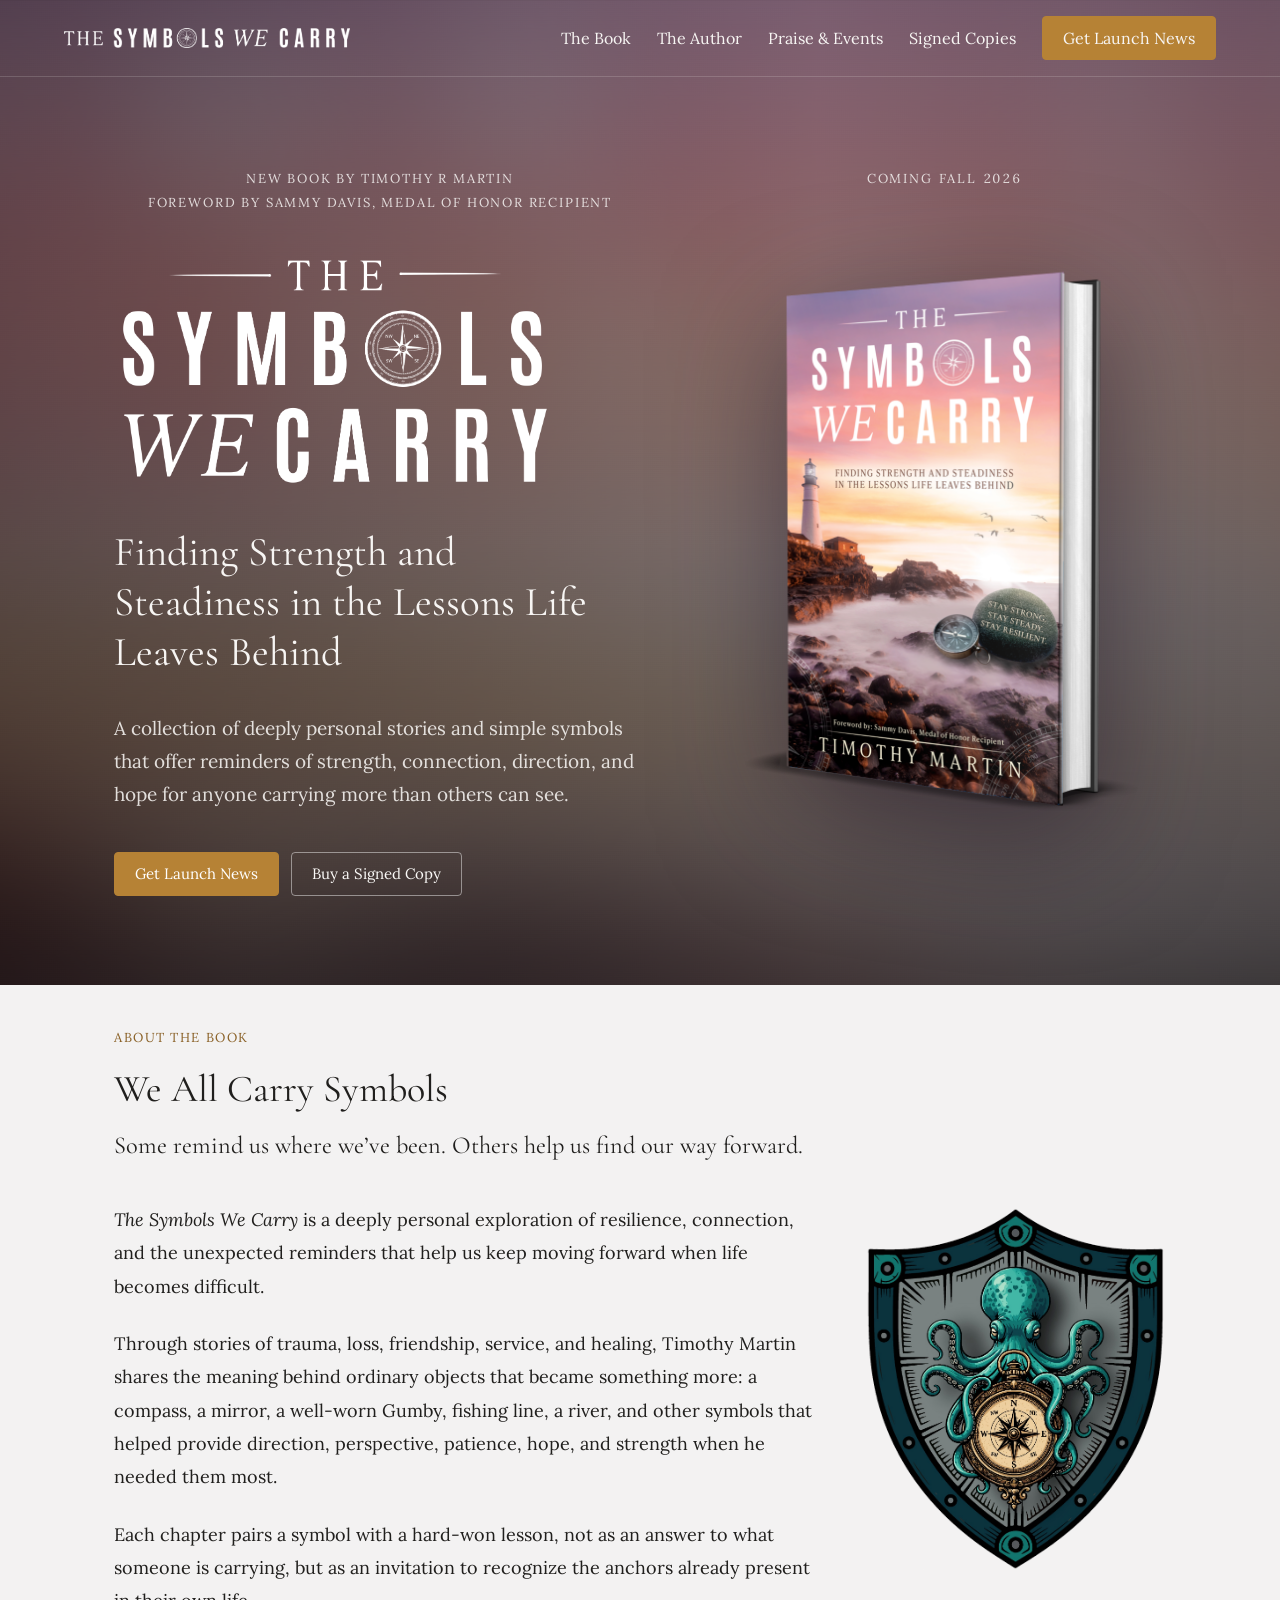
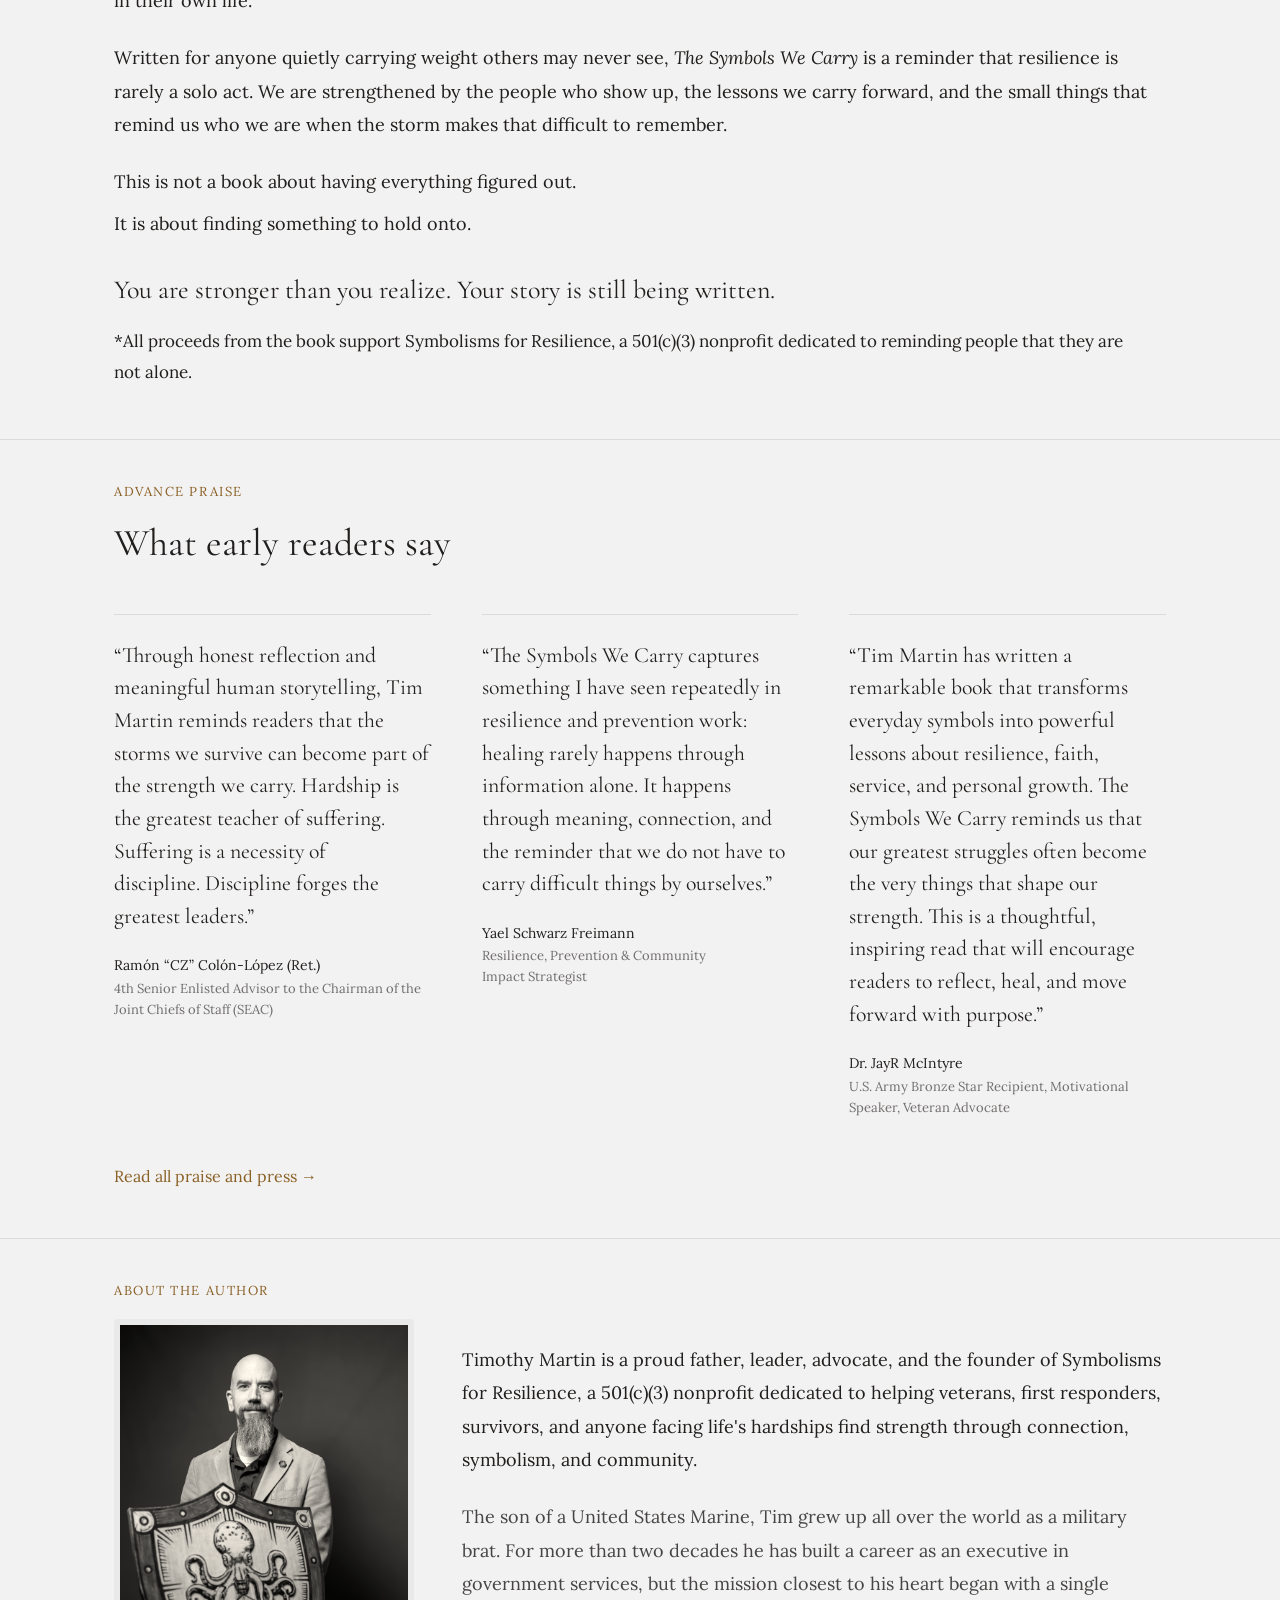
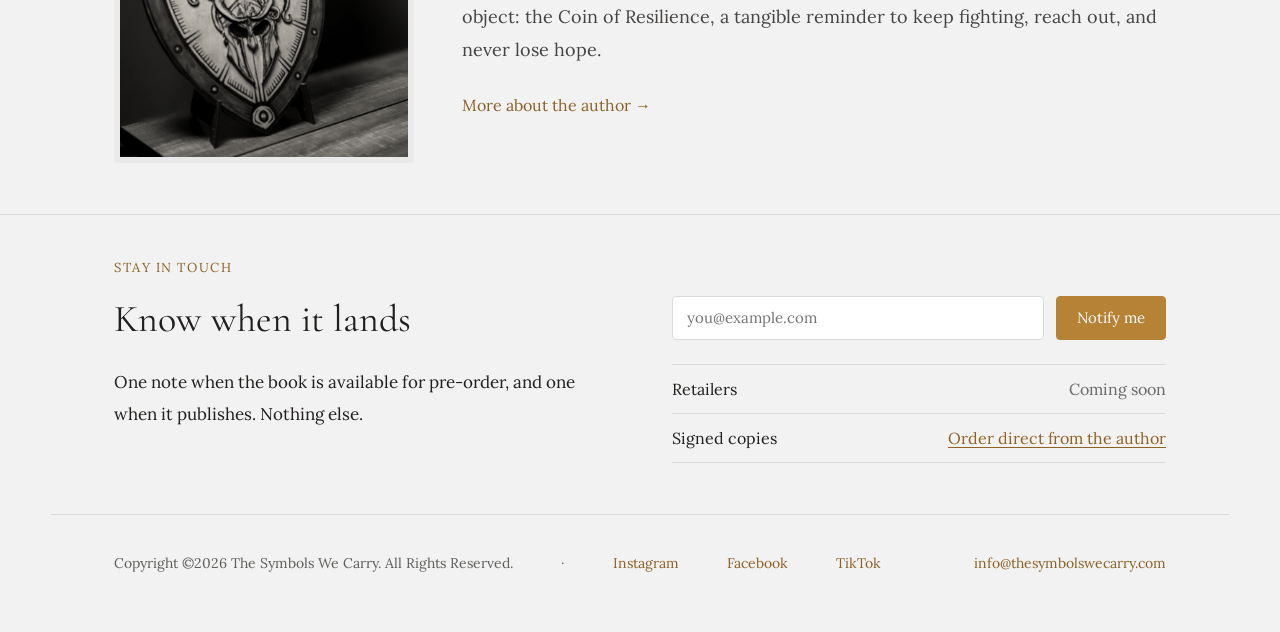
==== index.html @ 27e8f2bd "Add files via upload" ====
<!doctype html>
<html lang="en">
<head>
<meta charset="utf-8" />
<meta name="viewport" content="width=device-width, initial-scale=1" />
<title>The Symbols We Carry — Timothy R Martin</title>
<meta name="description" content="An inspirational toolkit for anyone who has experienced trauma. Publishing Fall 2026." />
<link rel="stylesheet" href="styles.css" />
</head>
<body>
<section class="hero">

<nav class="nav nav-dark">
  <a class="nav-brand" href="index.html"><img src="assets/nav-logo-white.png" alt="The Symbols We Carry" /></a>
  <div class="nav-links">
    <a href="index.html#book">The Book</a>
    <a href="author.html">The Author</a>
    <a href="praise.html">Praise &amp; Events</a>
    <a href="https://www.paypal.com/ncp/payment/7DPWR3V9D6TQW" target="_blank" rel="noopener">Signed Copies</a>
    <a class="btn btn-solid" href="index.html#notify">Get Launch News</a>
  </div>
</nav>
  <div class="wrap hero-grid">
    <div>
      <p class="kicker">New Book By Timothy R Martin<br />Foreword by Sammy Davis, Medal of Honor Recipient</p>
      <img class="hero-logo" src="assets/title-logo.png" alt="The Symbols We Carry" />
      <p class="hook">Finding Strength and Steadiness in the Lessons Life Leaves Behind</p>
      <p class="hero-sub">A collection of deeply personal stories and simple symbols that offer reminders of strength, connection, direction, and hope for anyone carrying more than others can see.</p>
      <div class="hero-cta"><a class="btn btn-solid" href="#notify">Get Launch News</a><a class="btn btn-outline-light" href="https://www.paypal.com/ncp/payment/7DPWR3V9D6TQW" target="_blank" rel="noopener">Buy a Signed Copy</a></div>
    </div>
    <figure class="cover">
      <figcaption class="cover-cap">Coming Fall 2026</figcaption>
      <img src="assets/cover-mockup.png" alt="The Symbols We Carry, hardback" />
    </figure>
  </div>
</section>

<div class="wrap sec1" id="book">
  <p class="kicker">About the book</p>
  <h2 class="h2">We All Carry Symbols</h2>
  <p class="subhook">Some remind us where we’ve been. Others help us find our way forward.</p>
  <div class="book-body">
    <figure class="book-mark"><img src="assets/shield-compass.png" alt="Symbolisms for Resilience shield and compass" /></figure>
    <p class="body" style="margin-top:0"><em>The Symbols We Carry</em> is a deeply personal exploration of resilience, connection, and the unexpected reminders that help us keep moving forward when life becomes difficult.</p>
    <p class="body">Through stories of trauma, loss, friendship, service, and healing, Timothy Martin shares the meaning behind ordinary objects that became something more: a compass, a mirror, a well-worn Gumby, fishing line, a river, and other symbols that helped provide direction, perspective, patience, hope, and strength when he needed them most.</p>
    <p class="body">Each chapter pairs a symbol with a hard-won lesson, not as an answer to what someone is carrying, but as an invitation to recognize the anchors already present in their own life.</p>
    <p class="body">Written for anyone quietly carrying weight others may never see, <em>The Symbols We Carry</em> is a reminder that resilience is rarely a solo act. We are strengthened by the people who show up, the lessons we carry forward, and the small things that remind us who we are when the storm makes that difficult to remember.</p>
    <p class="body">This is not a book about having everything figured out.</p>
    <p class="body" style="margin-top:8px">It is about finding something to hold onto.</p>
    <p class="lead" style="font-size:clamp(20px,2.1vw,26px); line-height:1.4; margin-top:32px">You are stronger than you realize. Your story is still being written.</p>
    <p class="body" style="font-size:17px; line-height:1.8; margin-top:18px">*All proceeds from the book support Symbolisms for Resilience, a 501(c)(3) nonprofit dedicated to reminding people that they are not alone.</p>
  </div>
</div>

<hr class="rule" />

<section class="wrap sec1">
  <p class="kicker">Advance praise</p>
  <h2 class="h2">What early readers say</h2>

  <div class="praise-featured">
    <article>
      <p class="fq">“Through honest reflection and meaningful human storytelling, Tim Martin reminds readers that the storms we survive can become part of the strength we carry. Hardship is the greatest teacher of suffering. Suffering is a necessity of discipline. Discipline forges the greatest leaders.”</p>
      <p class="name">Ramón “CZ” Colón-López (Ret.)</p>
      <p class="role">4th Senior Enlisted Advisor to the Chairman of the Joint Chiefs of Staff (SEAC)</p>
    </article>
    <article>
      <p class="fq">“The Symbols We Carry captures something I have seen repeatedly in resilience and prevention work: healing rarely happens through information alone. It happens through meaning, connection, and the reminder that we do not have to carry difficult things by ourselves.”</p>
      <p class="name">Yael Schwarz Freimann</p>
      <p class="role">Resilience, Prevention &amp; Community Impact Strategist</p>
    </article>
    <article>
      <p class="fq">“Tim Martin has written a remarkable book that transforms everyday symbols into powerful lessons about resilience, faith, service, and personal growth. The Symbols We Carry reminds us that our greatest struggles often become the very things that shape our strength. This is a thoughtful, inspiring read that will encourage readers to reflect, heal, and move forward with purpose.”</p>
      <p class="name">Dr. JayR McIntyre</p>
      <p class="role">U.S. Army Bronze Star Recipient, Motivational Speaker, Veteran Advocate</p>
    </article>
  </div>

  <p style="margin-top:clamp(32px,4vw,48px)"><a href="praise.html">Read all praise and press &rarr;</a></p>
</section>

<hr class="rule" />

<div class="wrap sec1">
  <p class="kicker">About the author</p>
  <div class="author-grid">
    <figure class="plate"><img src="assets/author.jpg" alt="Timothy Martin" /></figure>
    <div>
      <p class="body">Timothy Martin is a proud father, leader, advocate, and the founder of Symbolisms for Resilience, a 501(c)(3) nonprofit dedicated to helping veterans, first responders, survivors, and anyone facing life's hardships find strength through connection, symbolism, and community.</p>
      <p class="body dim">The son of a United States Marine, Tim grew up all over the world as a military brat. For more than two decades he has built a career as an executive in government services, but the mission closest to his heart began with a single object: the Coin of Resilience, a tangible reminder to keep fighting, reach out, and never lose hope.</p>
      <p class="body" style="font-size:16px"><a href="author.html">More about the author &rarr;</a></p>
    </div>
  </div>
</div>

<hr class="rule" />

<div class="wrap sec1" id="notify">
  <p class="kicker">Stay in touch</p>
  <div class="notify-grid">
    <div>
      <h2 class="h2">Know when it lands</h2>
      <p class="body" style="font-size:17px; max-width:42ch">One note when the book is available for pre-order, and one when it publishes. Nothing else.</p>
    </div>
    <div>
      <form class="form" action="https://formspree.io/f/YOUR-FORM-ID" method="post">
        <input class="input" type="email" name="email" required placeholder="you@example.com" aria-label="Email address" />
        <button class="btn btn-solid" type="submit">Notify me</button>
      </form>
      <div style="margin-top:24px">
        <div class="row"><span>Retailers</span><span>Coming soon</span></div>
        <div class="row"><span>Signed copies</span><a class="buy-link" href="https://www.paypal.com/ncp/payment/7DPWR3V9D6TQW" target="_blank" rel="noopener">Order direct from the author</a></div>
      </div>
    </div>
  </div>
</div>

<footer>
  <div class="wrap foot">
    <span>Copyright &copy;2026 The Symbols We Carry. All Rights Reserved.</span>
    <span>&middot;</span>
    <a href="https://www.instagram.com/coinofresilience/" target="_blank" rel="noopener">Instagram</a>
    <a href="https://www.facebook.com/CoinOfResilience" target="_blank" rel="noopener">Facebook</a>
    <a href="https://www.tiktok.com/@coin_of_resilience" target="_blank" rel="noopener">TikTok</a>
    <a href="mailto:info@thesymbolswecarry.com" class="foot-email">info@thesymbolswecarry.com</a>
  </div>
</footer>
</body>
</html>
---- styles.css ----
@import url('https://fonts.googleapis.com/css2?family=Cormorant+Garamond:wght@300;400;500;600&family=Lora:wght@400;500;600&display=swap');

:root {
  --bg:#f3f2f2; --ink:#201f1d; --gold:#b68235; --gold-deep:#8a6127; --gold-light:#e2c79a;
  --rule:#dcd9d6; --dark:#2b2521; --paper:#eae9e9;
  --serif:'Cormorant Garamond',Garamond,'Times New Roman',serif;
  --body:'Lora',Georgia,serif;
}
*, *::before, *::after { box-sizing:border-box; }
html { scroll-behavior:smooth; }
body { margin:0; background:var(--bg); color:var(--ink); font-family:var(--body); text-wrap:pretty; }
p { margin:0; }
a { color:var(--gold-deep); text-decoration:none; }
a:hover { color:var(--gold); text-decoration:underline; }
::selection { background:rgba(182,130,53,.22); }
:focus-visible { outline:2px solid var(--gold); outline-offset:2px; }

.wrap { max-width:1180px; margin:0 auto; padding-left:clamp(20px,5vw,72px); padding-right:clamp(20px,5vw,72px); }
.rule { height:1px; background:var(--rule); border:0; margin:0; }
.kicker { font-size:13px; letter-spacing:.12em; text-transform:uppercase; color:var(--gold-deep); }

/* nav */
.nav { display:flex; flex-wrap:wrap; gap:16px 28px; align-items:center; justify-content:space-between;
  padding:16px clamp(20px,5vw,72px); border-bottom:1px solid var(--rule); }
.nav-links { display:flex; flex-wrap:wrap; gap:16px 26px; align-items:center; }
.nav-brand { font-family:var(--serif); font-size:20px; letter-spacing:.01em; color:var(--ink); }
.nav a { color:var(--ink); font-size:16px; }
.nav a:hover { color:var(--gold); text-decoration:none; }
.nav-dark { border-bottom:1px solid rgba(247,245,243,.16); }
.nav-dark .nav-brand, .nav-dark a { color:#f7f5f3; }
.nav-dark a:hover { color:var(--gold-light); }

/* buttons */
.btn { display:inline-flex; align-items:center; justify-content:center; min-height:44px; padding:0 20px;
  border-radius:4px; border:1px solid var(--gold); color:var(--gold-deep); background:transparent;
  font-family:var(--body); font-size:15px; line-height:1; cursor:pointer; text-decoration:none;
  transition:background-color .15s ease, border-color .15s ease, color .15s ease; }
.btn:hover { background:rgba(182,130,53,.08); color:var(--gold-deep); text-decoration:none; }
.btn-solid { background:var(--gold); border-color:var(--gold); color:#fff; }
.btn-solid:hover { background:#9d6f2c; border-color:#9d6f2c; color:#fff; }

/* hero */
.hero { background-image:url('assets/hero-field.jpg'); background-size:cover; background-position:center;
  color:#f7f5f3; overflow:hidden; }
.hero-grid { display:grid; grid-template-columns:minmax(0,6fr) minmax(0,5fr); gap:clamp(40px,6vw,80px);
  align-items:center; padding-top:clamp(56px,7vw,104px); padding-bottom:clamp(56px,7vw,100px); }
.hero .kicker { color:rgba(247,245,243,.85); letter-spacing:.14em; line-height:1.9; text-align:center; }
.hero-logo { display:block; width:min(100%,440px); height:auto; margin:clamp(24px,3vw,34px) 0 0;
  filter:invert(1) brightness(1.08); }
.hook { font-family:var(--serif); font-weight:400; font-size:clamp(26px,3.2vw,42px); line-height:1.22;
  margin:clamp(26px,3vw,36px) 0 0; }
.subhook { font-family:var(--serif); font-size:clamp(17px,1.9vw,26px); line-height:1.4; margin-top:16px;
  white-space:nowrap; }
.hero-sub { font-size:19px; line-height:1.75; max-width:44ch; margin:clamp(26px,3vw,34px) 0 0;
  color:rgba(247,245,243,.88); }
.hero-cta { display:flex; flex-wrap:wrap; gap:12px; align-items:center; margin-top:clamp(30px,4vw,40px); }
.cover { margin:calc(-1 * clamp(30px,4vw,64px)) calc(-1 * clamp(12px,3vw,64px)); justify-self:center;
  width:min(880px,168%); }
.cover-cap { font-size:13px; letter-spacing:.14em; text-transform:uppercase; text-align:center;
  color:rgba(247,245,243,.85); margin:0 0 clamp(10px,1.4vw,18px); font-variant-numeric:tabular-nums; }
.cover img { display:block; width:100%; height:auto; filter:drop-shadow(0 34px 60px rgba(30,18,36,.55)); }

/* credibility bar */
.bar { background:var(--dark); color:#f2efec; }
.bar .wrap { display:flex; flex-wrap:wrap; gap:12px clamp(28px,5vw,64px); align-items:center;
  justify-content:space-between; padding-top:22px; padding-bottom:22px; font-size:15px; line-height:1.7; }
.bar .dim { color:rgba(242,239,236,.75); }

/* labelled two-column section */
.sec { display:grid; grid-template-columns:minmax(0,3fr) minmax(0,7fr); gap:clamp(28px,4vw,72px);
  padding-top:clamp(48px,6vw,88px); padding-bottom:clamp(48px,6vw,88px); }
.sec > .kicker { margin-top:6px; }
.col { max-width:62ch; }
.lead { font-family:var(--serif); font-size:clamp(26px,3vw,38px); line-height:1.3; }
.h1 { font-family:var(--serif); font-weight:400; font-size:clamp(34px,4.4vw,60px); line-height:1.1; margin:0; }
.h2 { font-family:var(--serif); font-weight:400; font-size:clamp(26px,3vw,38px); line-height:1.25; margin:0; }
.body { font-size:18px; line-height:1.85; margin-top:24px; }
.dim { color:rgba(32,31,29,.82); }

/* single-column labelled section */
.sec1 { padding-top:clamp(30px,3.4vw,48px); padding-bottom:clamp(36px,4vw,56px); }
.sec1 > .kicker { margin:0 0 20px; }
.notify-grid { display:grid; grid-template-columns:minmax(0,1fr) minmax(0,1fr); gap:clamp(28px,5vw,72px); align-items:start; }
.notify-grid .form { margin-top:0; max-width:none; }
.foot-email { margin-left:auto; }
.foot { display:flex; flex-wrap:wrap; align-items:baseline; gap:8px 18px; border-top:1px solid var(--rule);
  padding-top:28px; padding-bottom:44px; font-size:14px; line-height:1.8; color:rgba(32,31,29,.7); }

/* praise */
.book-body { margin-top:clamp(28px,3.2vw,40px); }
.book-body::after { content:''; display:block; clear:both; }
.book-mark { float:right; width:clamp(180px,24vw,300px); margin:4px 0 24px clamp(28px,4vw,56px); }
.book-mark img { display:block; width:100%; height:auto; }
.praise-featured { display:grid; grid-template-columns:repeat(auto-fit,minmax(260px,1fr));
  gap:clamp(28px,4vw,52px); margin-top:clamp(30px,3.6vw,46px); }
.praise-featured article { border-top:1px solid var(--rule); padding-top:24px; }
.fq { font-family:var(--serif); font-size:clamp(19px,1.7vw,22px); line-height:1.5; }
.praise-featured .name { margin-top:22px; }
.praise-featured .role { margin-top:2px; }
.praise-grid { display:grid; grid-template-columns:repeat(auto-fit,minmax(280px,1fr)); gap:clamp(24px,3vw,36px); }
.praise-grid .card { flex:initial; }
.praise { padding-top:clamp(30px,3.4vw,48px); padding-bottom:clamp(36px,4vw,56px); }
.praise-head { display:flex; flex-wrap:wrap; gap:20px 48px; align-items:flex-end; justify-content:space-between; }
.rail { display:flex; gap:24px; overflow-x:auto; scroll-snap-type:x mandatory;
  padding:28px clamp(20px,5vw,72px) 8px; }
.card { flex:0 0 min(360px,82vw); scroll-snap-align:start; border:1px solid var(--rule); border-radius:4px;
  padding:30px; display:flex; flex-direction:column; justify-content:space-between; gap:22px; background:transparent; }
.quote { font-family:var(--serif); font-size:19px; line-height:1.5; }
.clamp { display:-webkit-box; -webkit-line-clamp:8; -webkit-box-orient:vertical; overflow:hidden; }
.card:has(details[open]) .clamp { -webkit-line-clamp:unset; display:block; }
.name { font-size:14px; line-height:1.6; }
.role { font-size:13px; line-height:1.6; color:rgba(32,31,29,.62); }
details { margin-top:14px; }
details > summary { cursor:pointer; font-size:14px; color:var(--gold-deep); list-style:none; }
details > summary::-webkit-details-marker { display:none; }
details > summary::after { content:' →'; }
details[open] > summary::after { content:' ↑'; }
details p + p { margin-top:14px; }
details > p:first-of-type { margin-top:14px; }

/* plates, forms, lists, footer */
.plate { border:6px solid var(--paper); border-radius:4px; margin:0; }
.plate img { display:block; width:100%; height:auto; filter:sepia(.22) saturate(.82) contrast(1.05); }
.author-grid { display:grid; grid-template-columns:minmax(0,300px) minmax(0,1fr); gap:clamp(24px,4vw,48px); align-items:start; }
.form { display:flex; gap:12px; max-width:460px; margin-top:28px; }
.input { flex:1; min-height:44px; padding:0 14px; border:1px solid var(--rule); border-radius:4px;
  background:#fff; font-family:var(--body); font-size:15px; color:var(--ink); }
.row { display:flex; justify-content:space-between; gap:24px; padding:14px 0; border-top:1px solid var(--rule); font-size:16px; }
.row:last-child { border-bottom:1px solid var(--rule); }
.row span + span { color:rgba(32,31,29,.65); text-align:right; }
.table { width:100%; border-collapse:collapse; margin-top:32px; font-size:16px; }
.table th { text-align:left; font-family:var(--body); font-weight:600; font-size:13px; letter-spacing:.08em;
  text-transform:uppercase; color:var(--gold-deep); padding:0 12px 12px 0; border-bottom:1px solid var(--rule); }
.table td { padding:14px 12px 14px 0; border-bottom:1px solid var(--rule); vertical-align:top; }
.tnum { font-variant-numeric:tabular-nums; }
footer .wrap { display:flex; flex-wrap:wrap; gap:20px 48px; justify-content:space-between;
  padding-top:36px; padding-bottom:56px; font-size:14px; line-height:1.8; color:rgba(32,31,29,.7); }

@media (max-width:900px) {
  .hero-grid, .sec, .author-grid, .notify-grid { grid-template-columns:1fr; }
  .cover { width:min(560px,100%); margin:0 auto; }
  .sec { gap:20px; }
}

.nav-brand img { display:block; height:20px; width:auto; max-width:60vw; }

.btn-outline-light { border:1px solid rgba(255,255,255,.45); background:transparent; color:#fbfaf8; }
.btn-outline-light:hover { border-color:rgba(255,255,255,.9); }
.buy-link { color:var(--accent-dark, #8f6224); text-decoration:underline; text-underline-offset:3px; }
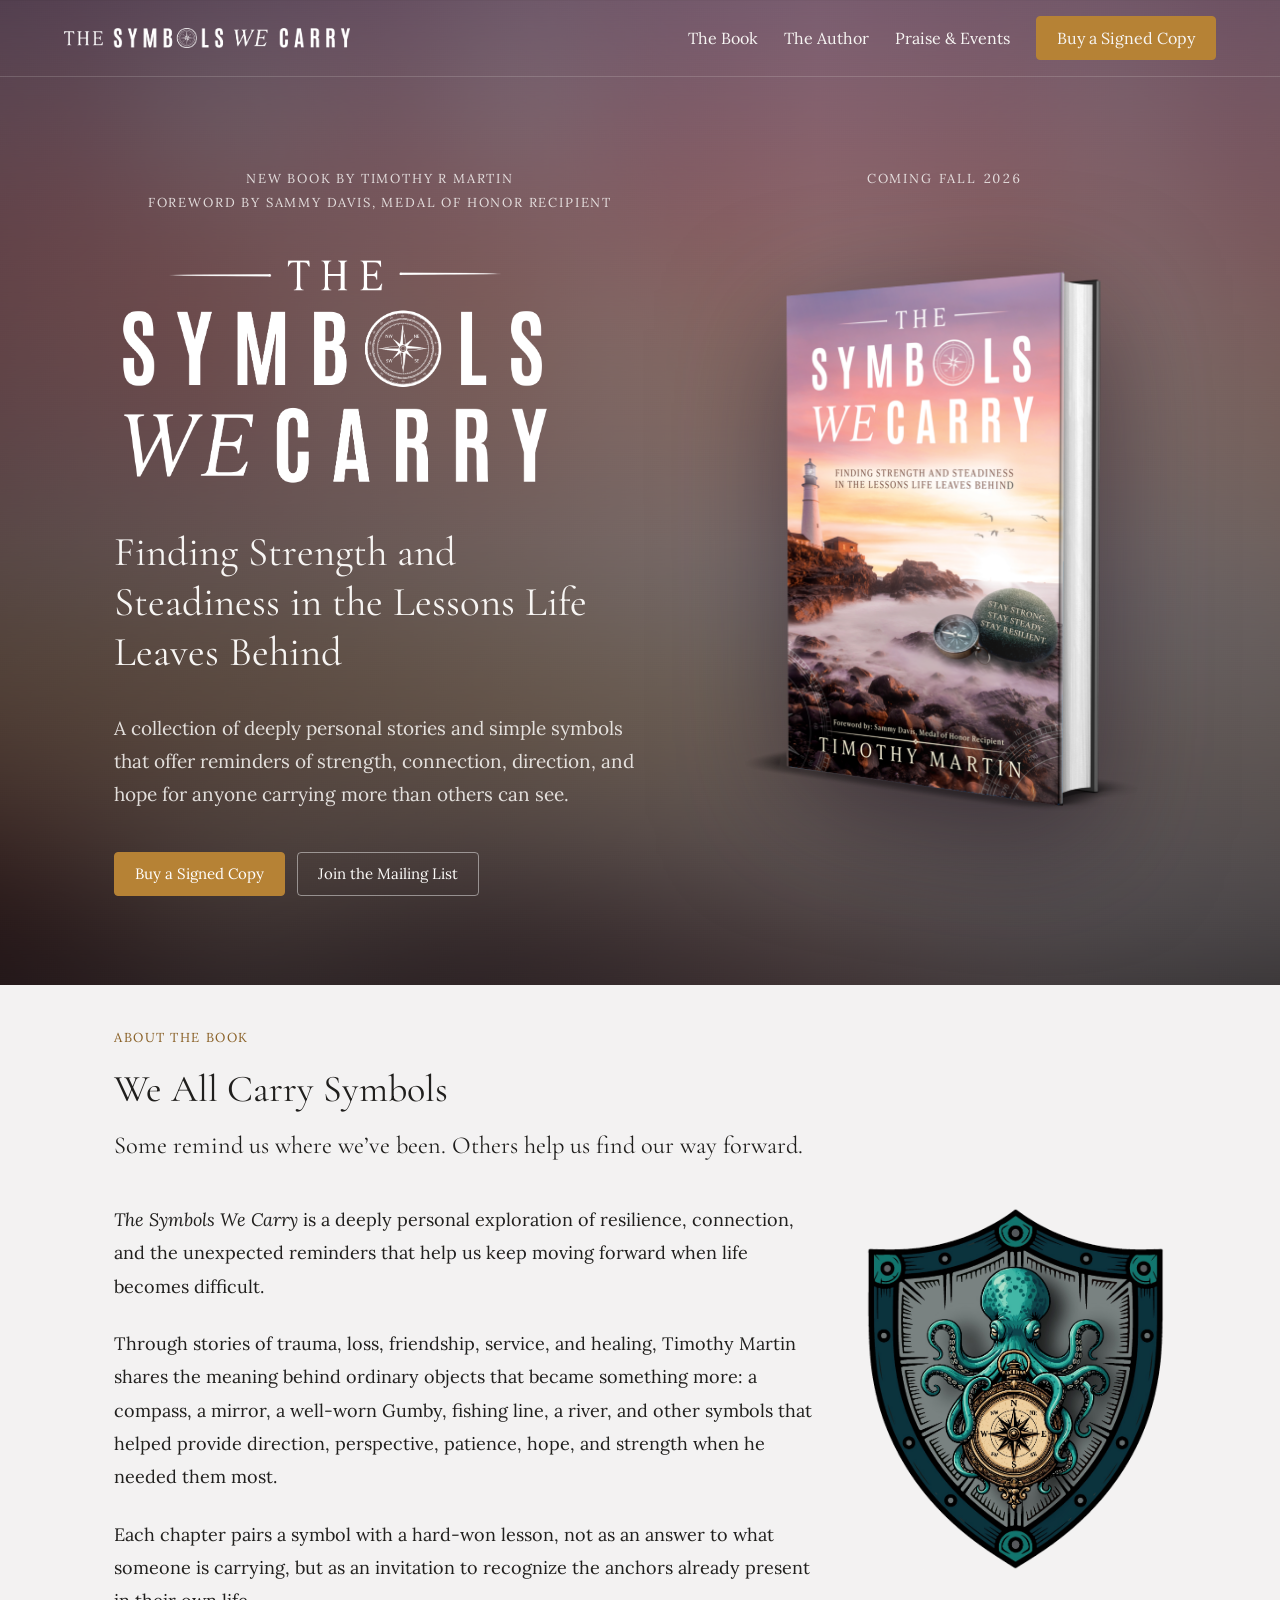
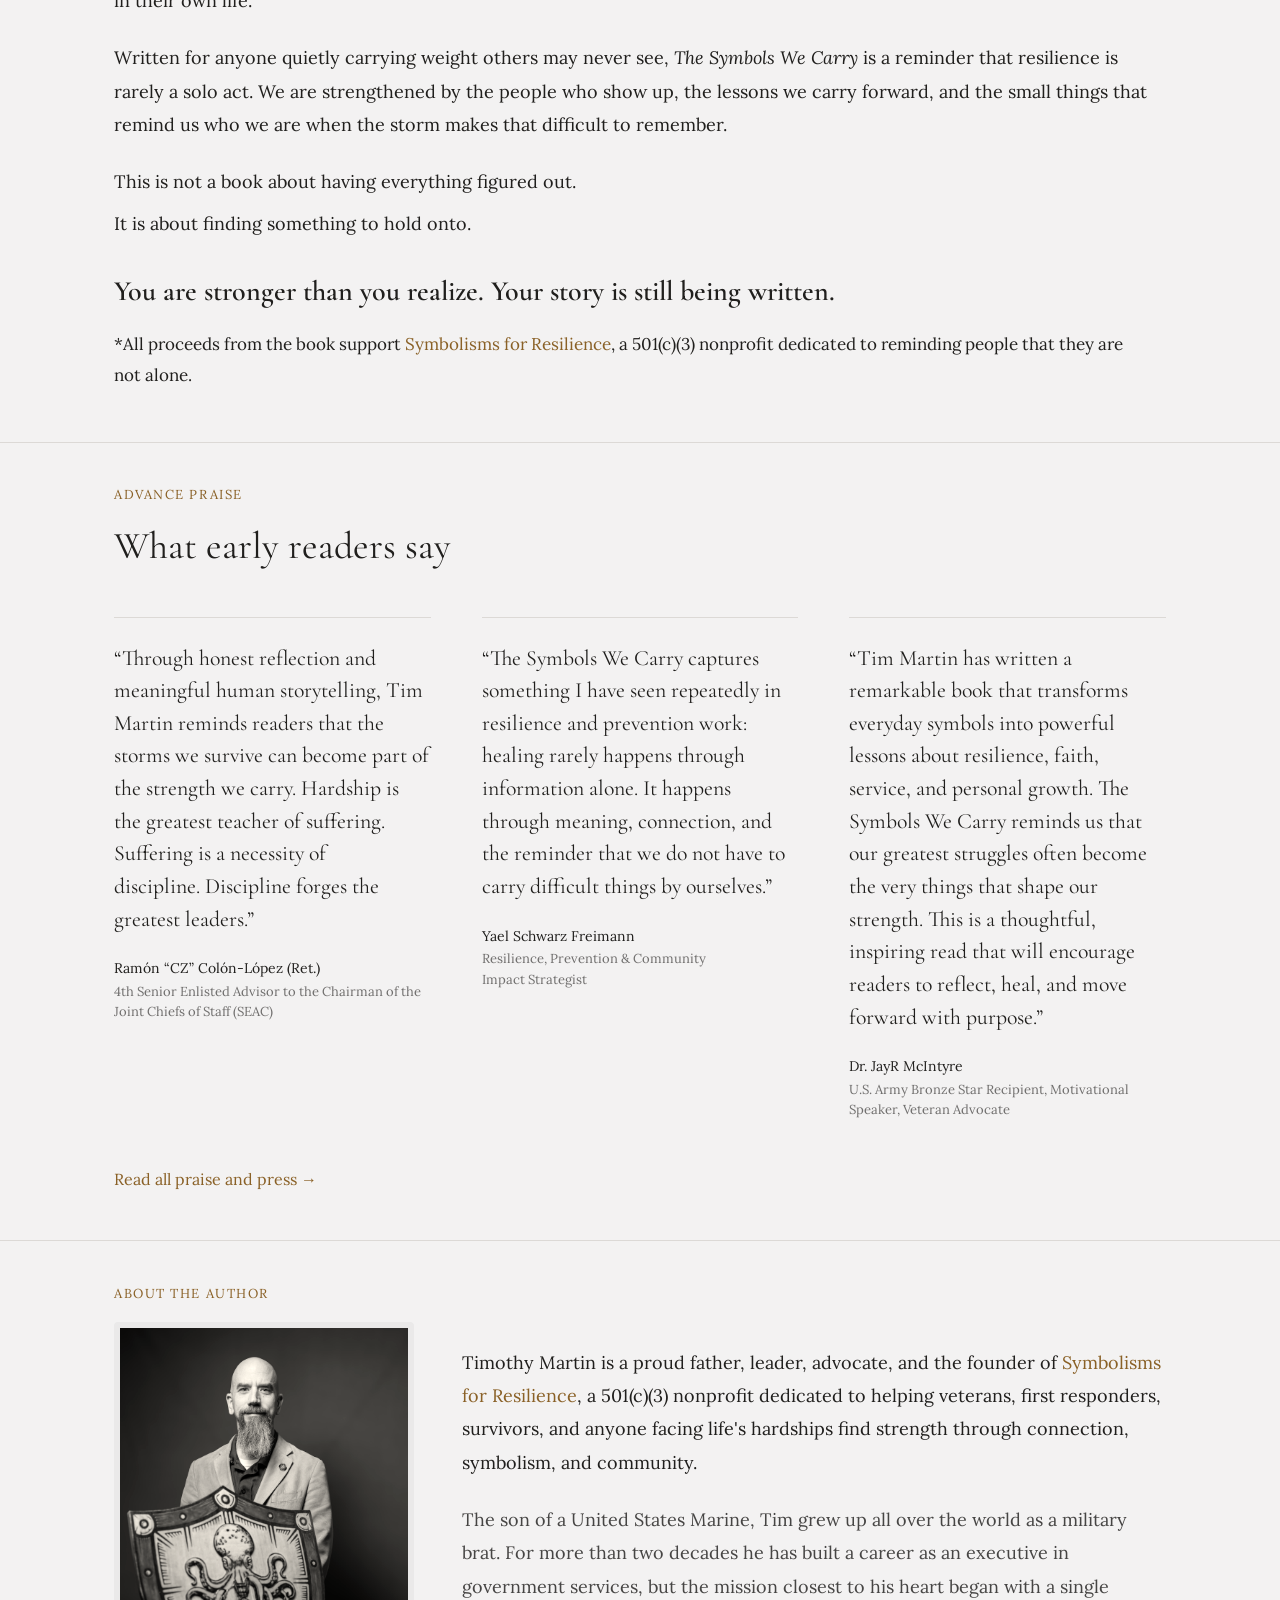
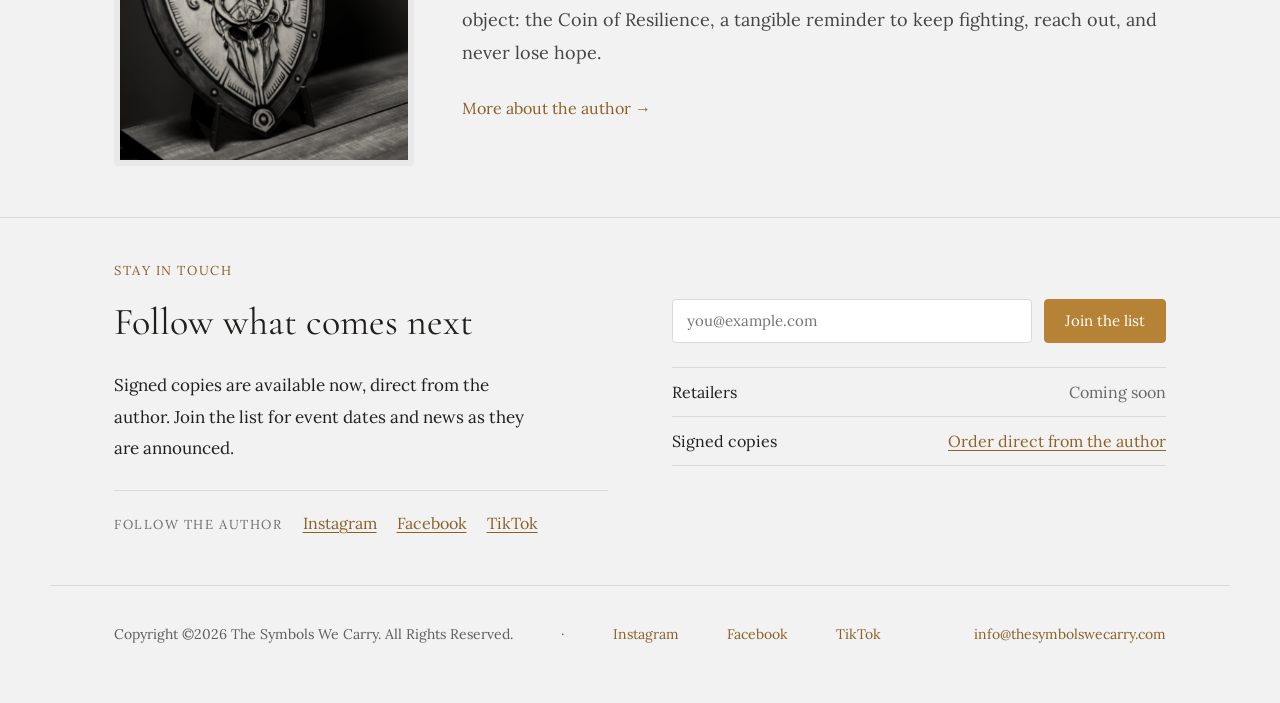
==== commit 0753c8eb: "Add files via upload" ====
--- a/index.html
+++ b/index.html
@@ -16,8 +16,7 @@
     <a href="index.html#book">The Book</a>
     <a href="author.html">The Author</a>
     <a href="praise.html">Praise &amp; Events</a>
-    <a href="https://www.paypal.com/ncp/payment/7DPWR3V9D6TQW" target="_blank" rel="noopener">Signed Copies</a>
-    <a class="btn btn-solid" href="index.html#notify">Get Launch News</a>
+    <a class="btn btn-solid" href="https://www.paypal.com/ncp/payment/7DPWR3V9D6TQW" target="_blank" rel="noopener">Buy a Signed Copy</a>
   </div>
 </nav>
   <div class="wrap hero-grid">
@@ -26,7 +25,7 @@
       <img class="hero-logo" src="assets/title-logo.png" alt="The Symbols We Carry" />
       <p class="hook">Finding Strength and Steadiness in the Lessons Life Leaves Behind</p>
       <p class="hero-sub">A collection of deeply personal stories and simple symbols that offer reminders of strength, connection, direction, and hope for anyone carrying more than others can see.</p>
-      <div class="hero-cta"><a class="btn btn-solid" href="#notify">Get Launch News</a><a class="btn btn-outline-light" href="https://www.paypal.com/ncp/payment/7DPWR3V9D6TQW" target="_blank" rel="noopener">Buy a Signed Copy</a></div>
+      <div class="hero-cta"><a class="btn btn-solid" href="https://www.paypal.com/ncp/payment/7DPWR3V9D6TQW" target="_blank" rel="noopener">Buy a Signed Copy</a><a class="btn btn-outline-light" href="#notify">Join the Mailing List</a></div>
     </div>
     <figure class="cover">
       <figcaption class="cover-cap">Coming Fall 2026</figcaption>
@@ -47,8 +46,8 @@
     <p class="body">Written for anyone quietly carrying weight others may never see, <em>The Symbols We Carry</em> is a reminder that resilience is rarely a solo act. We are strengthened by the people who show up, the lessons we carry forward, and the small things that remind us who we are when the storm makes that difficult to remember.</p>
     <p class="body">This is not a book about having everything figured out.</p>
     <p class="body" style="margin-top:8px">It is about finding something to hold onto.</p>
-    <p class="lead" style="font-size:clamp(20px,2.1vw,26px); line-height:1.4; margin-top:32px">You are stronger than you realize. Your story is still being written.</p>
-    <p class="body" style="font-size:17px; line-height:1.8; margin-top:18px">*All proceeds from the book support Symbolisms for Resilience, a 501(c)(3) nonprofit dedicated to reminding people that they are not alone.</p>
+    <p class="lead" style="font-weight:600; font-size:clamp(22px,2.3vw,28px); line-height:1.4; margin-top:32px">You are stronger than you realize. Your story is still being written.</p>
+    <p class="body" style="font-size:17px; line-height:1.8; margin-top:18px">*All proceeds from the book support <a href="https://www.symbolisms4resilience.com/" target="_blank" rel="noopener">Symbolisms for Resilience</a>, a 501(c)(3) nonprofit dedicated to reminding people that they are not alone.</p>
   </div>
 </div>
 
@@ -86,7 +85,7 @@
   <div class="author-grid">
     <figure class="plate"><img src="assets/author.jpg" alt="Timothy Martin" /></figure>
     <div>
-      <p class="body">Timothy Martin is a proud father, leader, advocate, and the founder of Symbolisms for Resilience, a 501(c)(3) nonprofit dedicated to helping veterans, first responders, survivors, and anyone facing life's hardships find strength through connection, symbolism, and community.</p>
+      <p class="body">Timothy Martin is a proud father, leader, advocate, and the founder of <a href="https://www.symbolisms4resilience.com/" target="_blank" rel="noopener">Symbolisms for Resilience</a>, a 501(c)(3) nonprofit dedicated to helping veterans, first responders, survivors, and anyone facing life's hardships find strength through connection, symbolism, and community.</p>
       <p class="body dim">The son of a United States Marine, Tim grew up all over the world as a military brat. For more than two decades he has built a career as an executive in government services, but the mission closest to his heart began with a single object: the Coin of Resilience, a tangible reminder to keep fighting, reach out, and never lose hope.</p>
       <p class="body" style="font-size:16px"><a href="author.html">More about the author &rarr;</a></p>
     </div>
@@ -99,13 +98,19 @@
   <p class="kicker">Stay in touch</p>
   <div class="notify-grid">
     <div>
-      <h2 class="h2">Know when it lands</h2>
-      <p class="body" style="font-size:17px; max-width:42ch">One note when the book is available for pre-order, and one when it publishes. Nothing else.</p>
+      <h2 class="h2">Follow what comes next</h2>
+      <p class="body" style="font-size:17px; max-width:42ch">Signed copies are available now, direct from the author. Join the list for event dates and news as they are announced.</p>
+      <div class="follow">
+        <span class="follow-label">Follow The Author</span>
+        <a href="https://www.instagram.com/coinofresilience/" target="_blank" rel="noopener">Instagram</a>
+        <a href="https://www.facebook.com/CoinOfResilience" target="_blank" rel="noopener">Facebook</a>
+        <a href="https://www.tiktok.com/@coin_of_resilience" target="_blank" rel="noopener">TikTok</a>
+      </div>
     </div>
     <div>
       <form class="form" action="https://formspree.io/f/YOUR-FORM-ID" method="post">
         <input class="input" type="email" name="email" required placeholder="you@example.com" aria-label="Email address" />
-        <button class="btn btn-solid" type="submit">Notify me</button>
+        <button class="btn btn-solid" type="submit">Join the list</button>
       </form>
       <div style="margin-top:24px">
         <div class="row"><span>Retailers</span><span>Coming soon</span></div>
--- a/styles.css
+++ b/styles.css
@@ -147,3 +147,7 @@
 .btn-outline-light { border:1px solid rgba(255,255,255,.45); background:transparent; color:#fbfaf8; }
 .btn-outline-light:hover { border-color:rgba(255,255,255,.9); }
 .buy-link { color:var(--accent-dark, #8f6224); text-decoration:underline; text-underline-offset:3px; }
+
+.follow { display:flex; flex-wrap:wrap; align-items:baseline; gap:10px 20px; margin-top:26px; padding-top:22px; border-top:1px solid var(--rule); }
+.follow-label { font-size:13px; letter-spacing:.12em; text-transform:uppercase; opacity:.62; }
+.follow a { font-size:16px; text-decoration:underline; text-underline-offset:3px; }
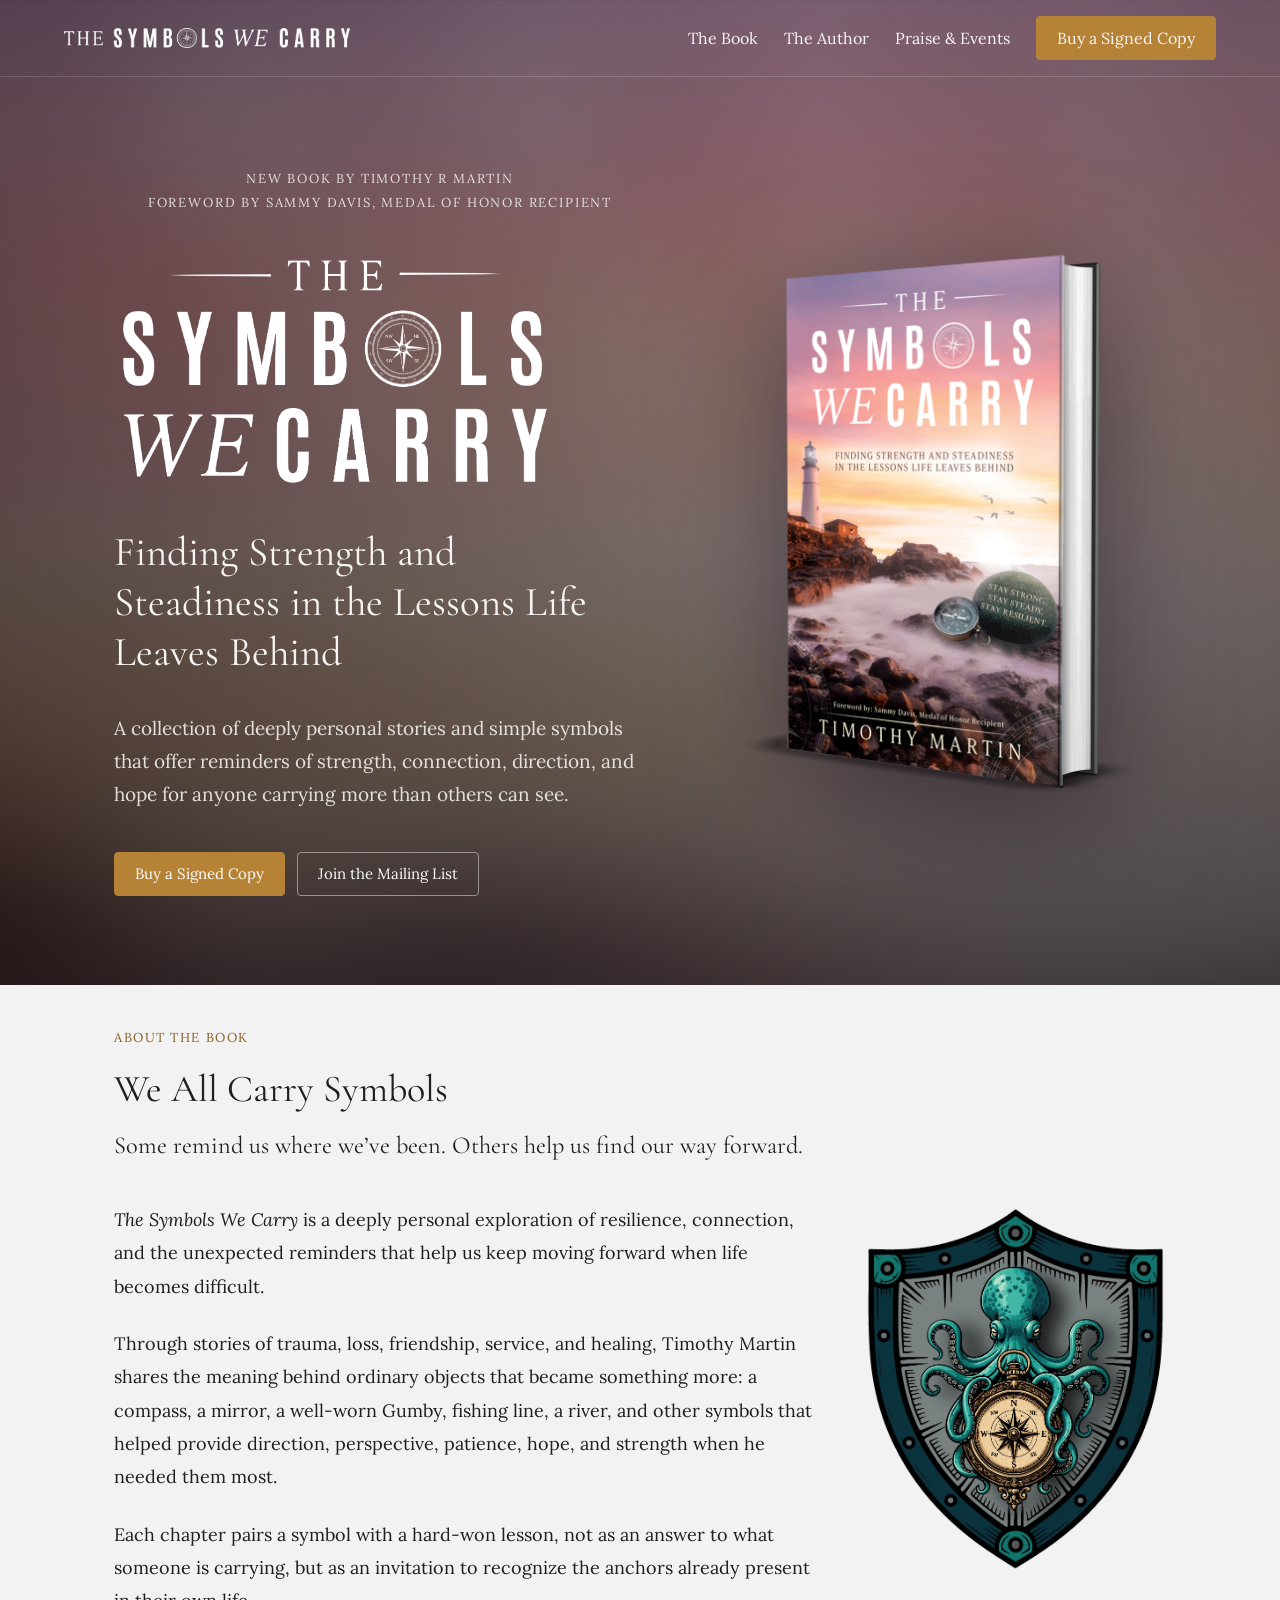
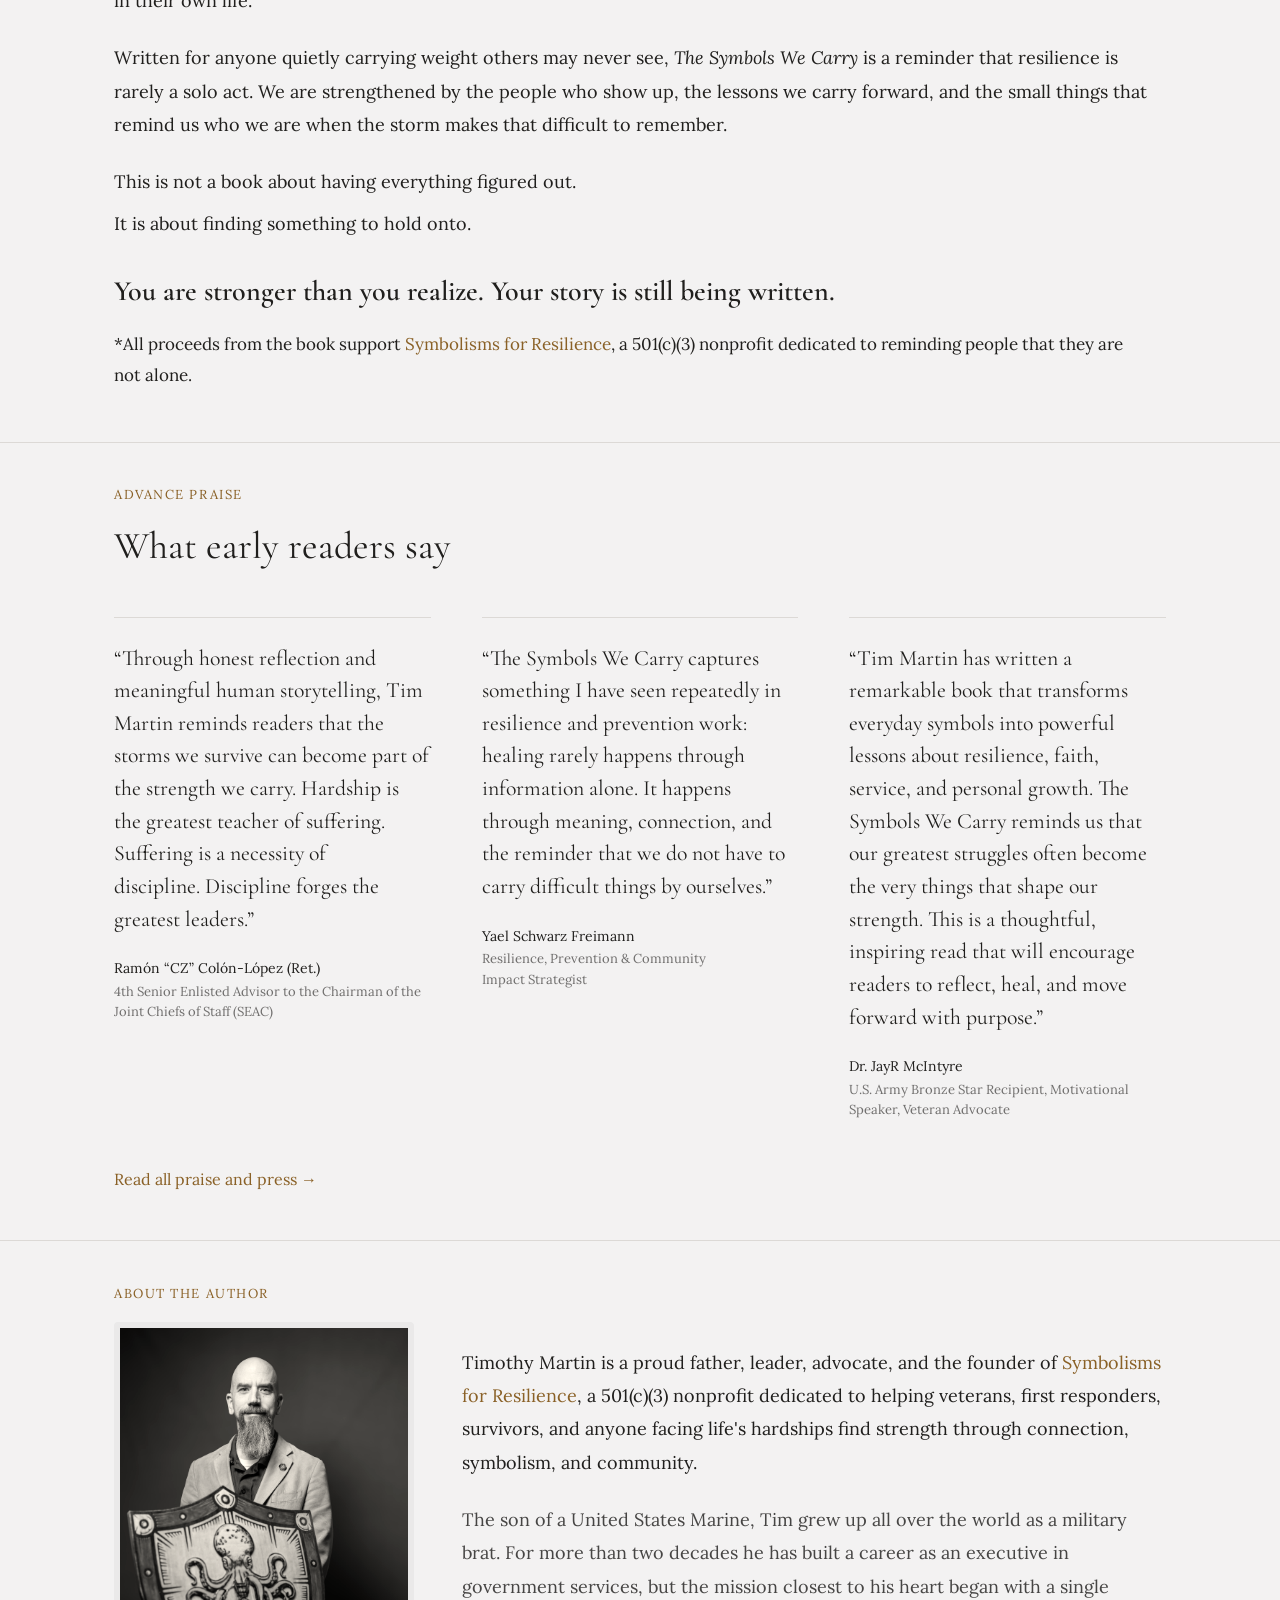
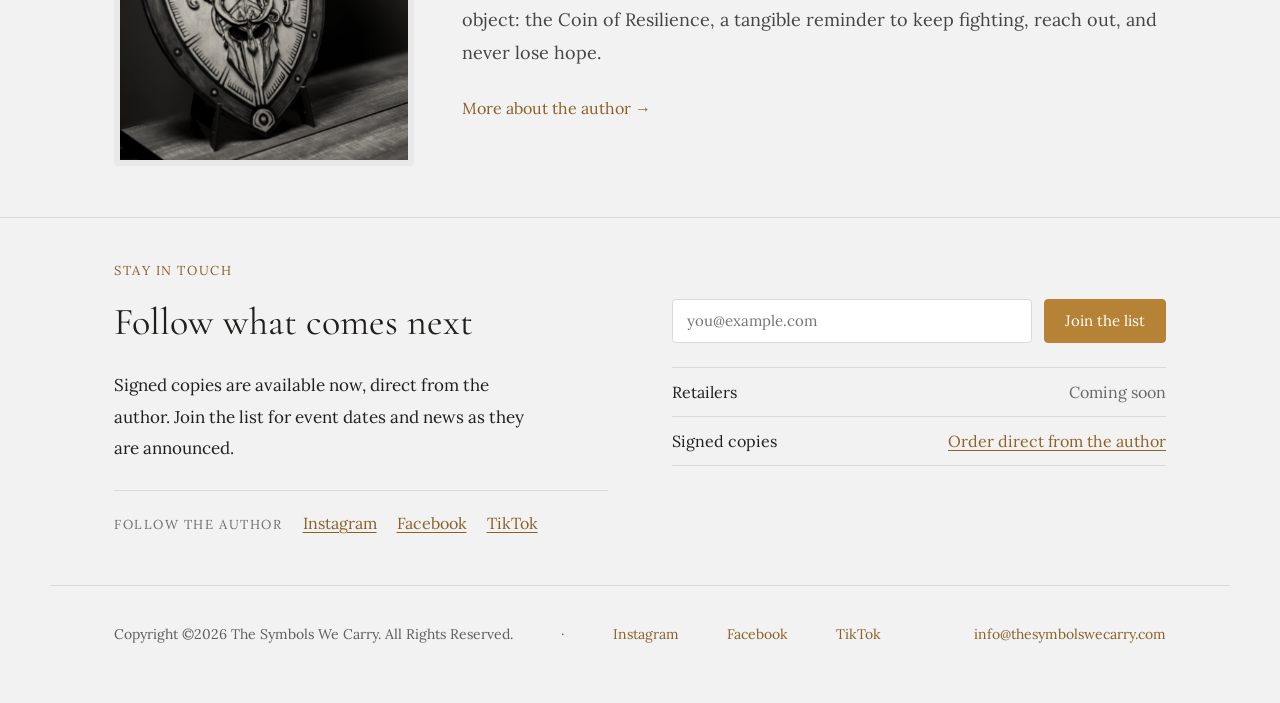
==== commit d313e349: "Add files via upload" ====
--- a/index.html
+++ b/index.html
@@ -28,7 +28,6 @@
       <div class="hero-cta"><a class="btn btn-solid" href="https://www.paypal.com/ncp/payment/7DPWR3V9D6TQW" target="_blank" rel="noopener">Buy a Signed Copy</a><a class="btn btn-outline-light" href="#notify">Join the Mailing List</a></div>
     </div>
     <figure class="cover">
-      <figcaption class="cover-cap">Coming Fall 2026</figcaption>
       <img src="assets/cover-mockup.png" alt="The Symbols We Carry, hardback" />
     </figure>
   </div>
@@ -108,8 +107,8 @@
       </div>
     </div>
     <div>
-      <form class="form" action="https://formspree.io/f/YOUR-FORM-ID" method="post">
-        <input class="input" type="email" name="email" required placeholder="you@example.com" aria-label="Email address" />
+      <form class="form" action="https://app.kit.com/forms/9859541/subscriptions" method="post">
+        <input class="input" type="email" name="email_address" required placeholder="you@example.com" aria-label="Email address" />
         <button class="btn btn-solid" type="submit">Join the list</button>
       </form>
       <div style="margin-top:24px">
--- a/styles.css
+++ b/styles.css
@@ -151,3 +151,7 @@
 .follow { display:flex; flex-wrap:wrap; align-items:baseline; gap:10px 20px; margin-top:26px; padding-top:22px; border-top:1px solid var(--rule); }
 .follow-label { font-size:13px; letter-spacing:.12em; text-transform:uppercase; opacity:.62; }
 .follow a { font-size:16px; text-decoration:underline; text-underline-offset:3px; }
+
+.kit-alert { list-style:none; margin:12px 0 0; padding:0; font-size:14px; color:#8f2f14; }
+.kit-alert:empty { display:none; }
+.formkit-form .formkit-spinner { display:none; }
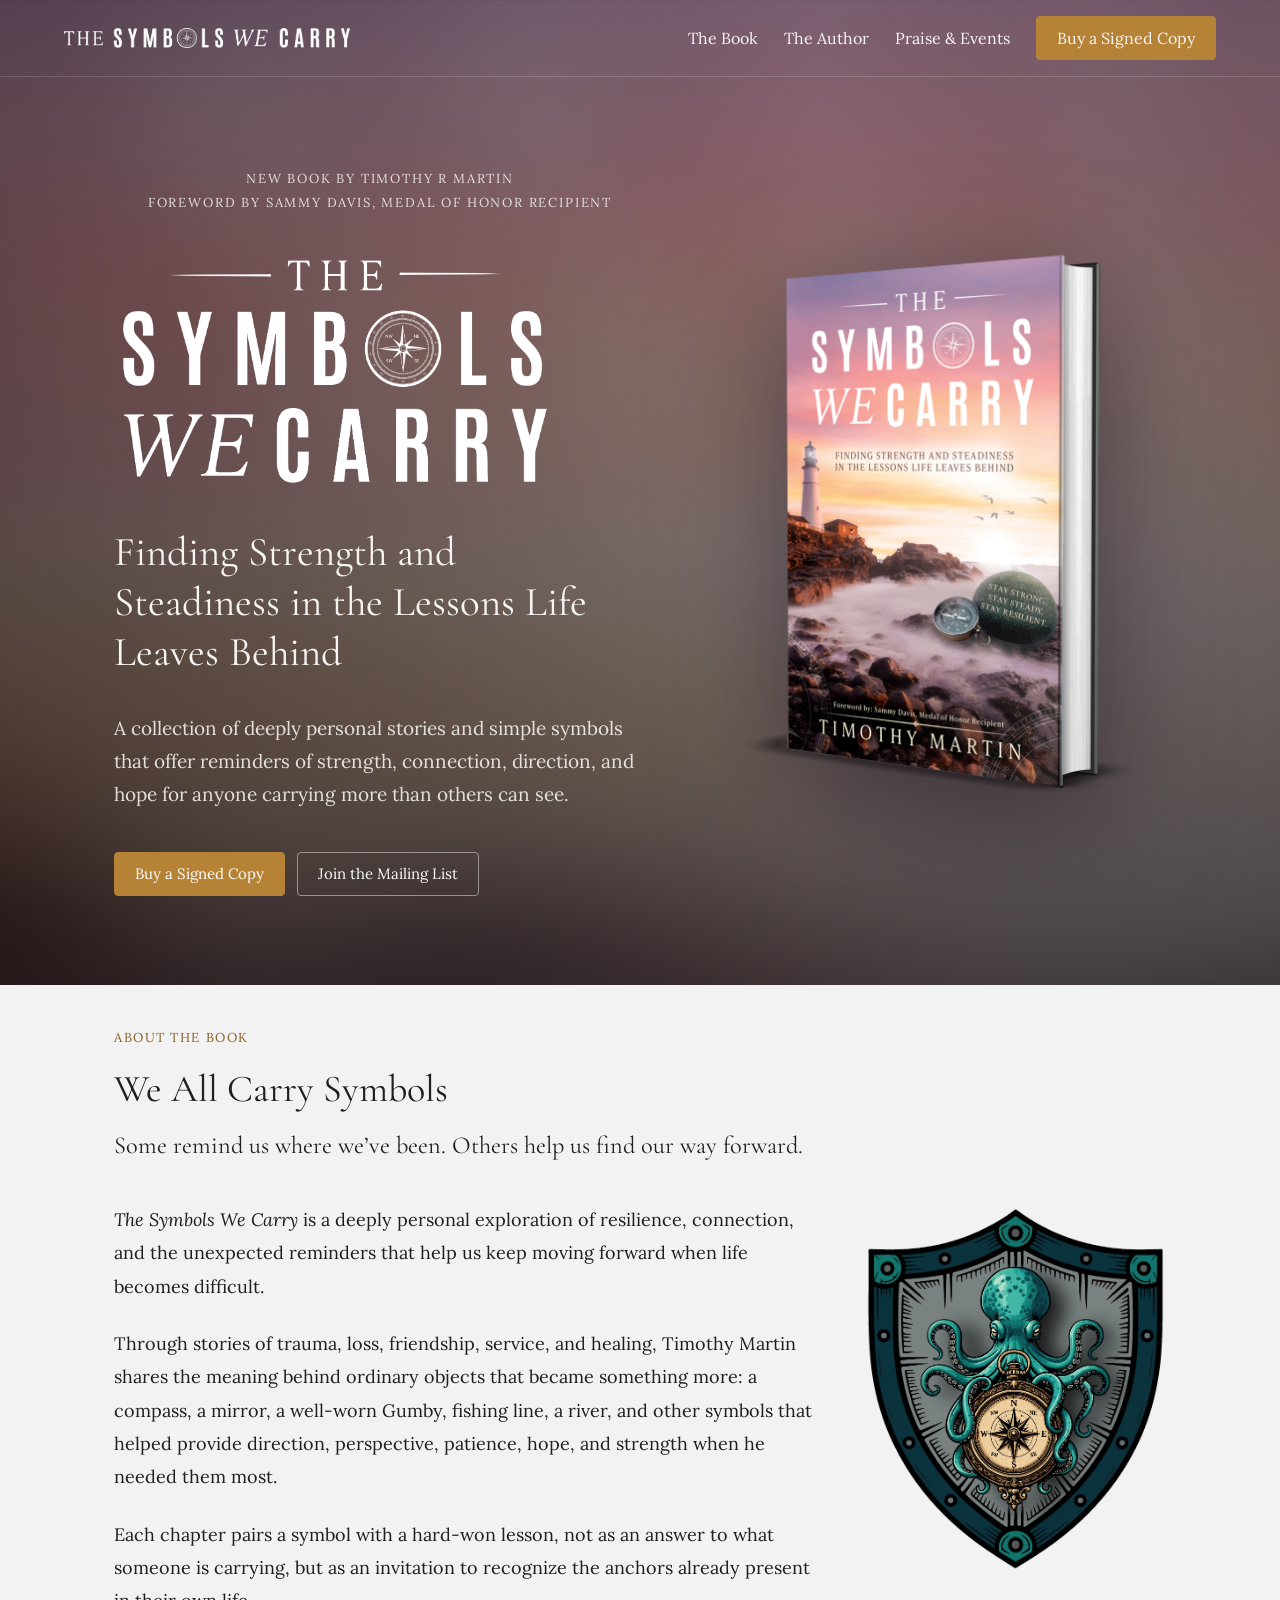
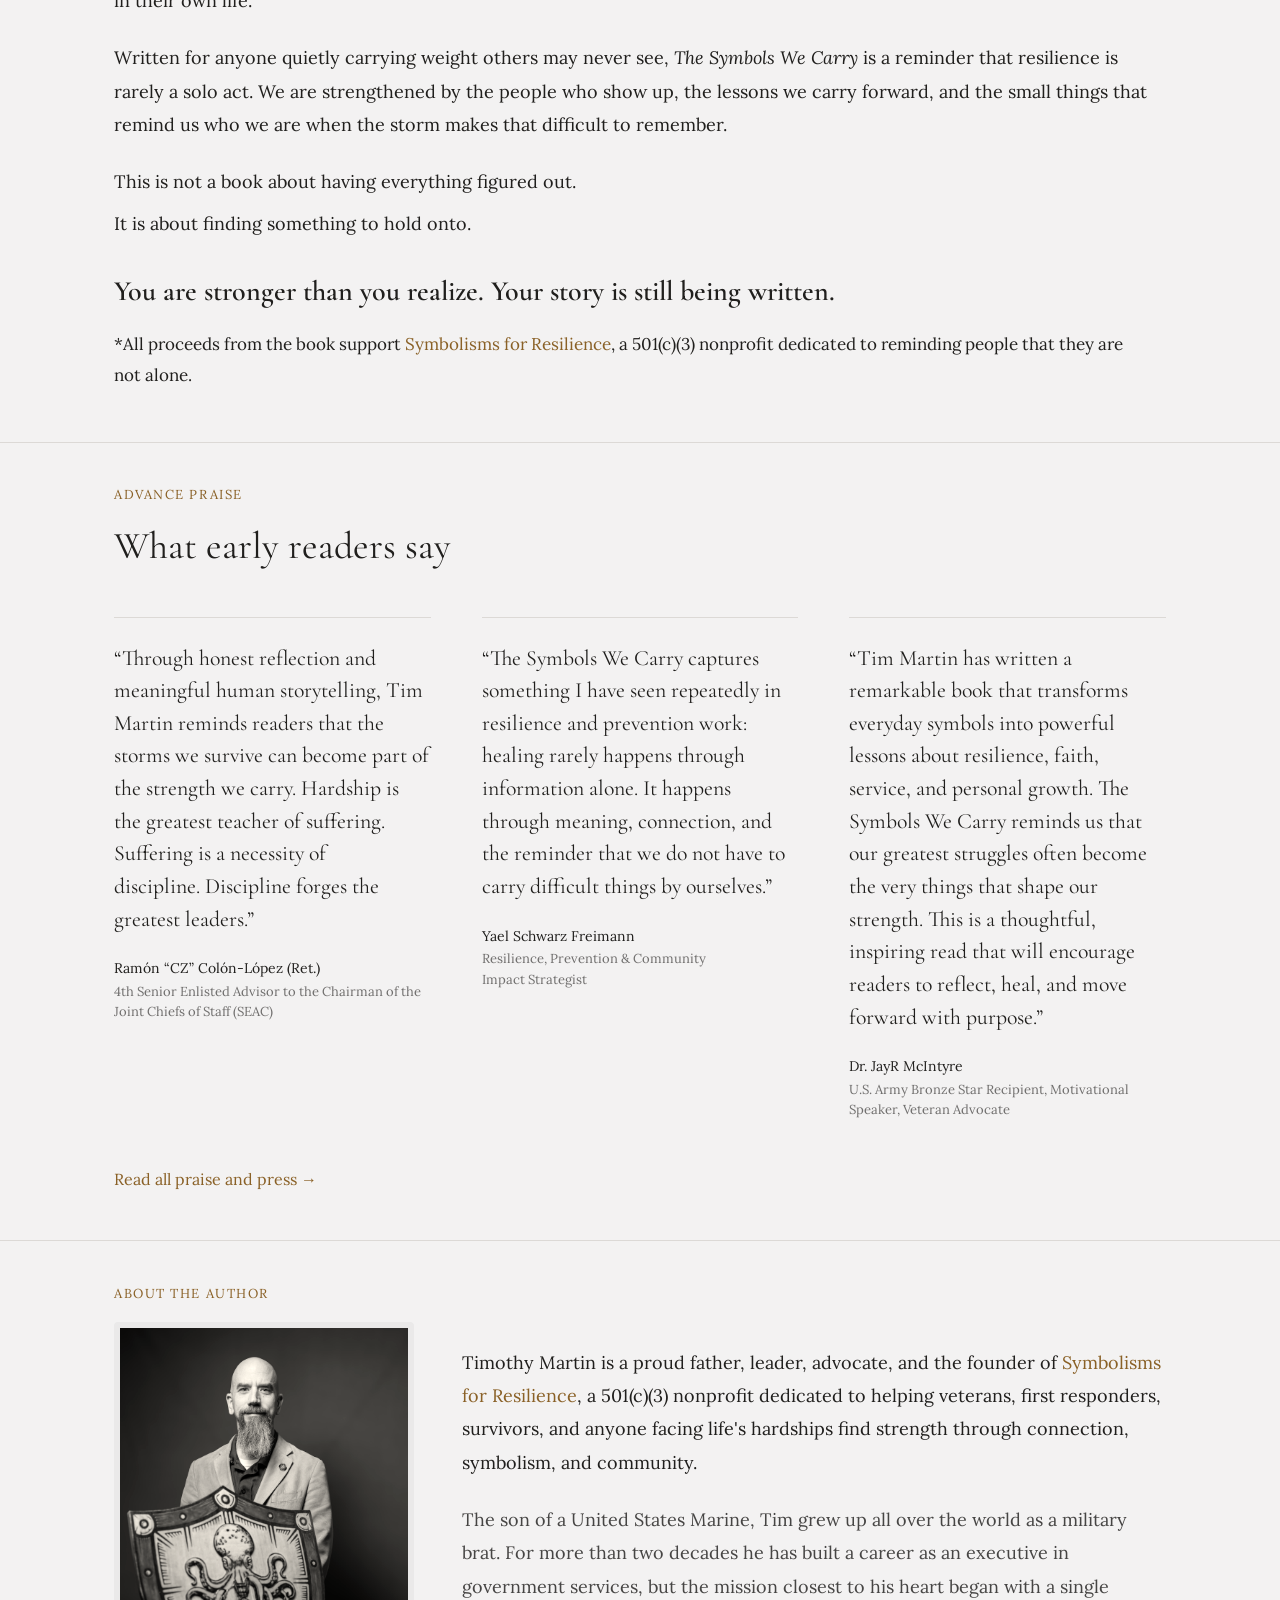
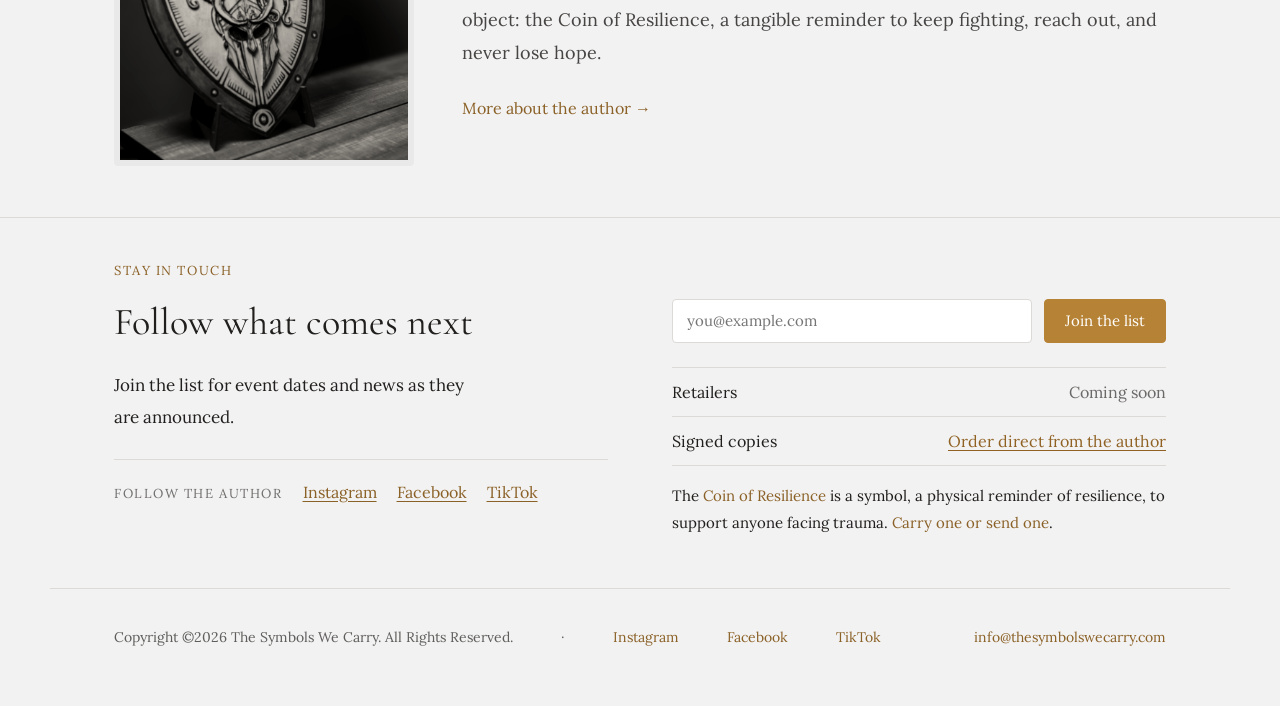
==== commit e3d119b1: "Add files via upload" ====
--- a/index.html
+++ b/index.html
@@ -5,6 +5,9 @@
 <meta name="viewport" content="width=device-width, initial-scale=1" />
 <title>The Symbols We Carry — Timothy R Martin</title>
 <meta name="description" content="An inspirational toolkit for anyone who has experienced trauma. Publishing Fall 2026." />
+<link rel="icon" type="image/png" sizes="32x32" href="assets/favicon-32.png" />
+<link rel="icon" type="image/png" sizes="192x192" href="assets/favicon-192.png" />
+<link rel="apple-touch-icon" href="assets/apple-touch-icon.png" />
 <link rel="stylesheet" href="styles.css" />
 </head>
 <body>
@@ -98,7 +101,7 @@
   <div class="notify-grid">
     <div>
       <h2 class="h2">Follow what comes next</h2>
-      <p class="body" style="font-size:17px; max-width:42ch">Signed copies are available now, direct from the author. Join the list for event dates and news as they are announced.</p>
+      <p class="body" style="font-size:17px; max-width:42ch">Join the list for event dates and news as they are announced.</p>
       <div class="follow">
         <span class="follow-label">Follow The Author</span>
         <a href="https://www.instagram.com/coinofresilience/" target="_blank" rel="noopener">Instagram</a>
@@ -107,14 +110,15 @@
       </div>
     </div>
     <div>
-      <form class="form" action="https://app.kit.com/forms/9859541/subscriptions" method="post">
-        <input class="input" type="email" name="email_address" required placeholder="you@example.com" aria-label="Email address" />
+      <form class="form" id="kit-form" action="https://buttondown.com/api/emails/embed-subscribe/SymbolismsNews" method="post">
+        <input class="input" type="email" name="email" required placeholder="you@example.com" aria-label="Email address" />
         <button class="btn btn-solid" type="submit">Join the list</button>
       </form>
       <div style="margin-top:24px">
         <div class="row"><span>Retailers</span><span>Coming soon</span></div>
         <div class="row"><span>Signed copies</span><a class="buy-link" href="https://www.paypal.com/ncp/payment/7DPWR3V9D6TQW" target="_blank" rel="noopener">Order direct from the author</a></div>
       </div>
+      <p class="body" style="font-size:15px; margin-top:16px">The <a href="https://www.symbolisms4resilience.com/coin-for-resilience" target="_blank" rel="noopener">Coin of Resilience</a> is a symbol, a physical reminder of resilience, to support anyone facing trauma. <a href="https://www.symbolisms4resilience.com/shop/" target="_blank" rel="noopener">Carry one or send one</a>.</p>
     </div>
   </div>
 </div>
@@ -129,5 +133,33 @@
     <a href="mailto:info@thesymbolswecarry.com" class="foot-email">info@thesymbolswecarry.com</a>
   </div>
 </footer>
+<div class="modal" id="kit-thanks" hidden>
+  <div class="modal-card">
+    <p class="kicker" style="margin:0">You are on the list</p>
+    <p class="lead" style="font-size:26px; margin:16px 0 0">Thank you for joining.</p>
+    <p class="body" style="font-size:16px; margin:14px 0 0">Check your inbox for a confirmation email. Event dates and news will follow, nothing else.</p>
+    <button class="btn btn-solid" type="button" id="kit-close" style="margin-top:28px">Close</button>
+  </div>
+</div>
+<script>
+(function () {
+  var form = document.getElementById('kit-form');
+  var modal = document.getElementById('kit-thanks');
+  if (!form || !modal) return;
+  function show() { modal.hidden = false; }
+  function hide() { modal.hidden = true; }
+  document.getElementById('kit-close').addEventListener('click', hide);
+  modal.addEventListener('click', function (e) { if (e.target === modal) hide(); });
+  form.addEventListener('submit', function (e) {
+    e.preventDefault();
+    var data = new FormData(form);
+    show();
+    try {
+      fetch(form.action, { method: 'POST', body: data, mode: 'no-cors' });
+    } catch (err) {}
+    form.reset();
+  });
+})();
+</script>
 </body>
 </html>
--- a/styles.css
+++ b/styles.css
@@ -152,6 +152,6 @@
 .follow-label { font-size:13px; letter-spacing:.12em; text-transform:uppercase; opacity:.62; }
 .follow a { font-size:16px; text-decoration:underline; text-underline-offset:3px; }
 
-.kit-alert { list-style:none; margin:12px 0 0; padding:0; font-size:14px; color:#8f2f14; }
-.kit-alert:empty { display:none; }
-.formkit-form .formkit-spinner { display:none; }
+.modal { position:fixed; inset:0; z-index:60; display:flex; align-items:center; justify-content:center; padding:24px; background:rgba(32,31,29,.5); }
+.modal[hidden] { display:none; }
+.modal-card { background:#f3f2f2; border:1px solid var(--rule); border-radius:4px; max-width:460px; width:100%; padding:36px; text-align:center; }
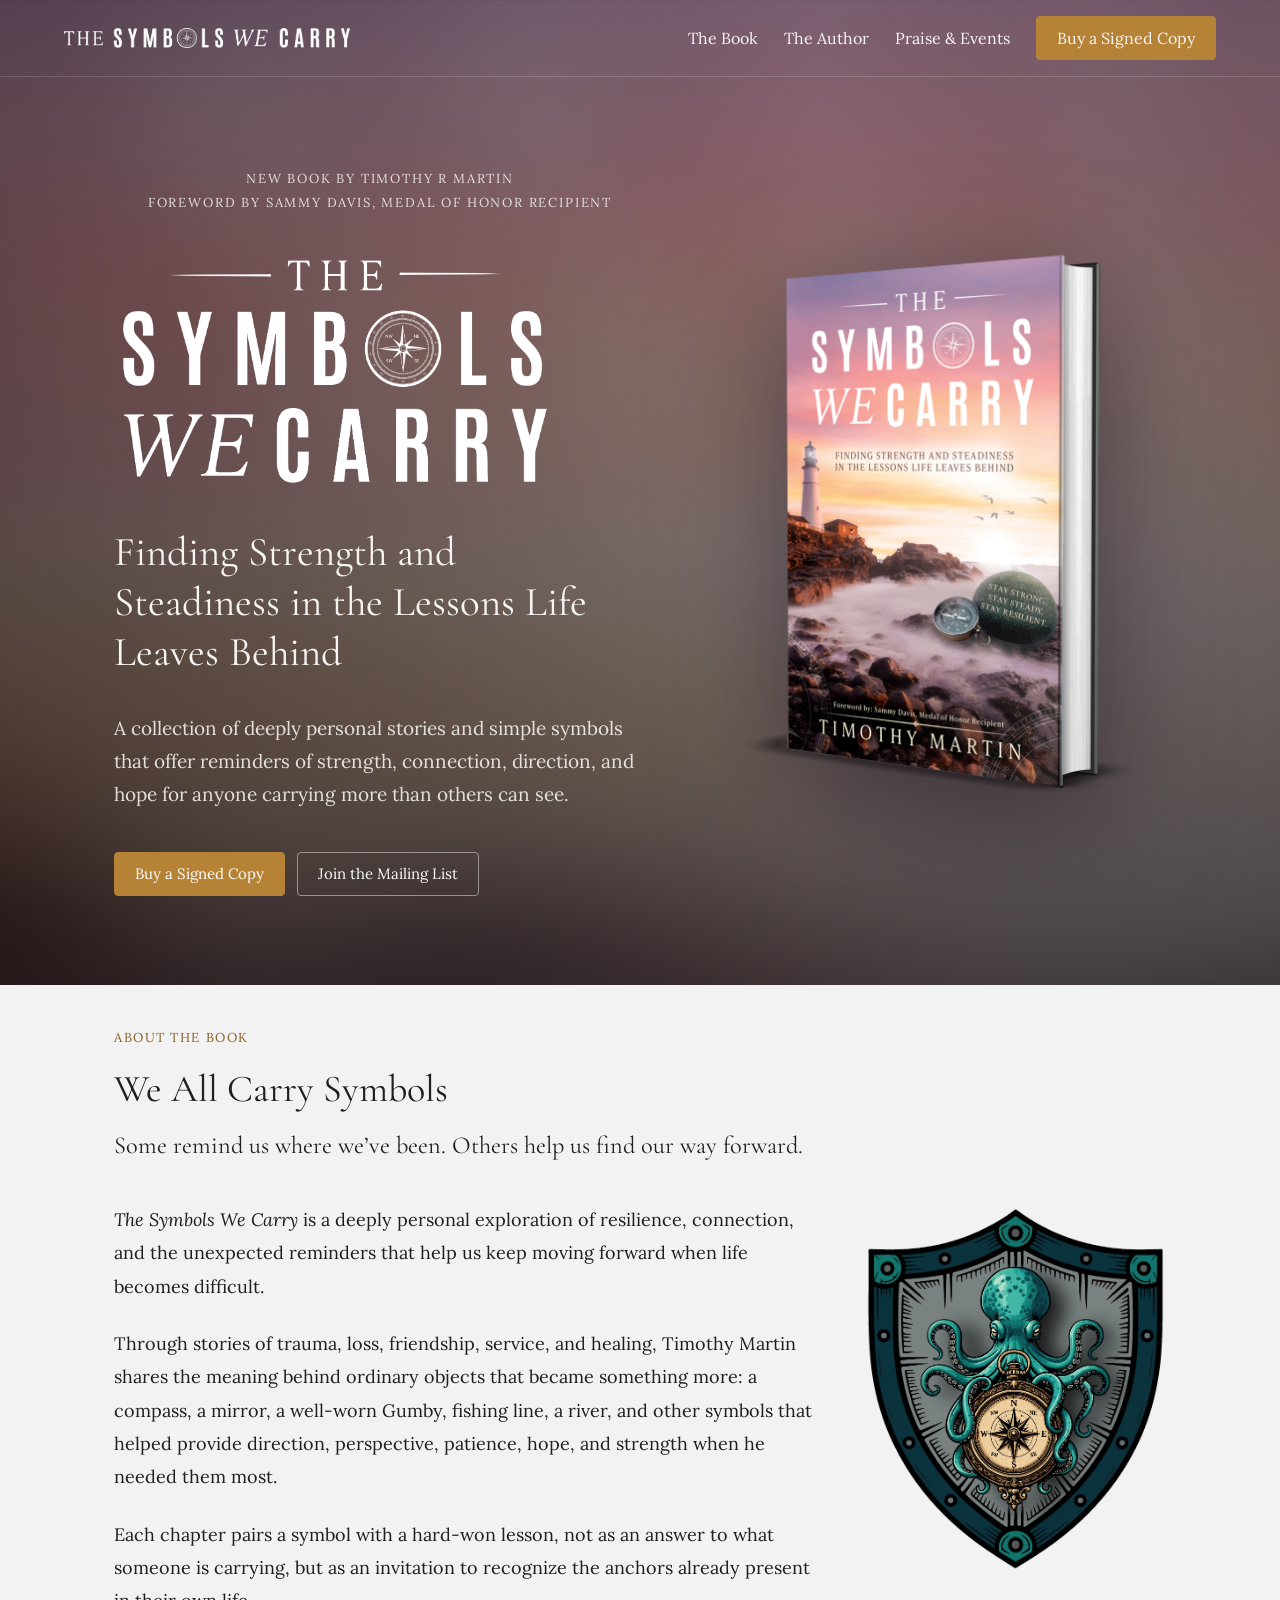
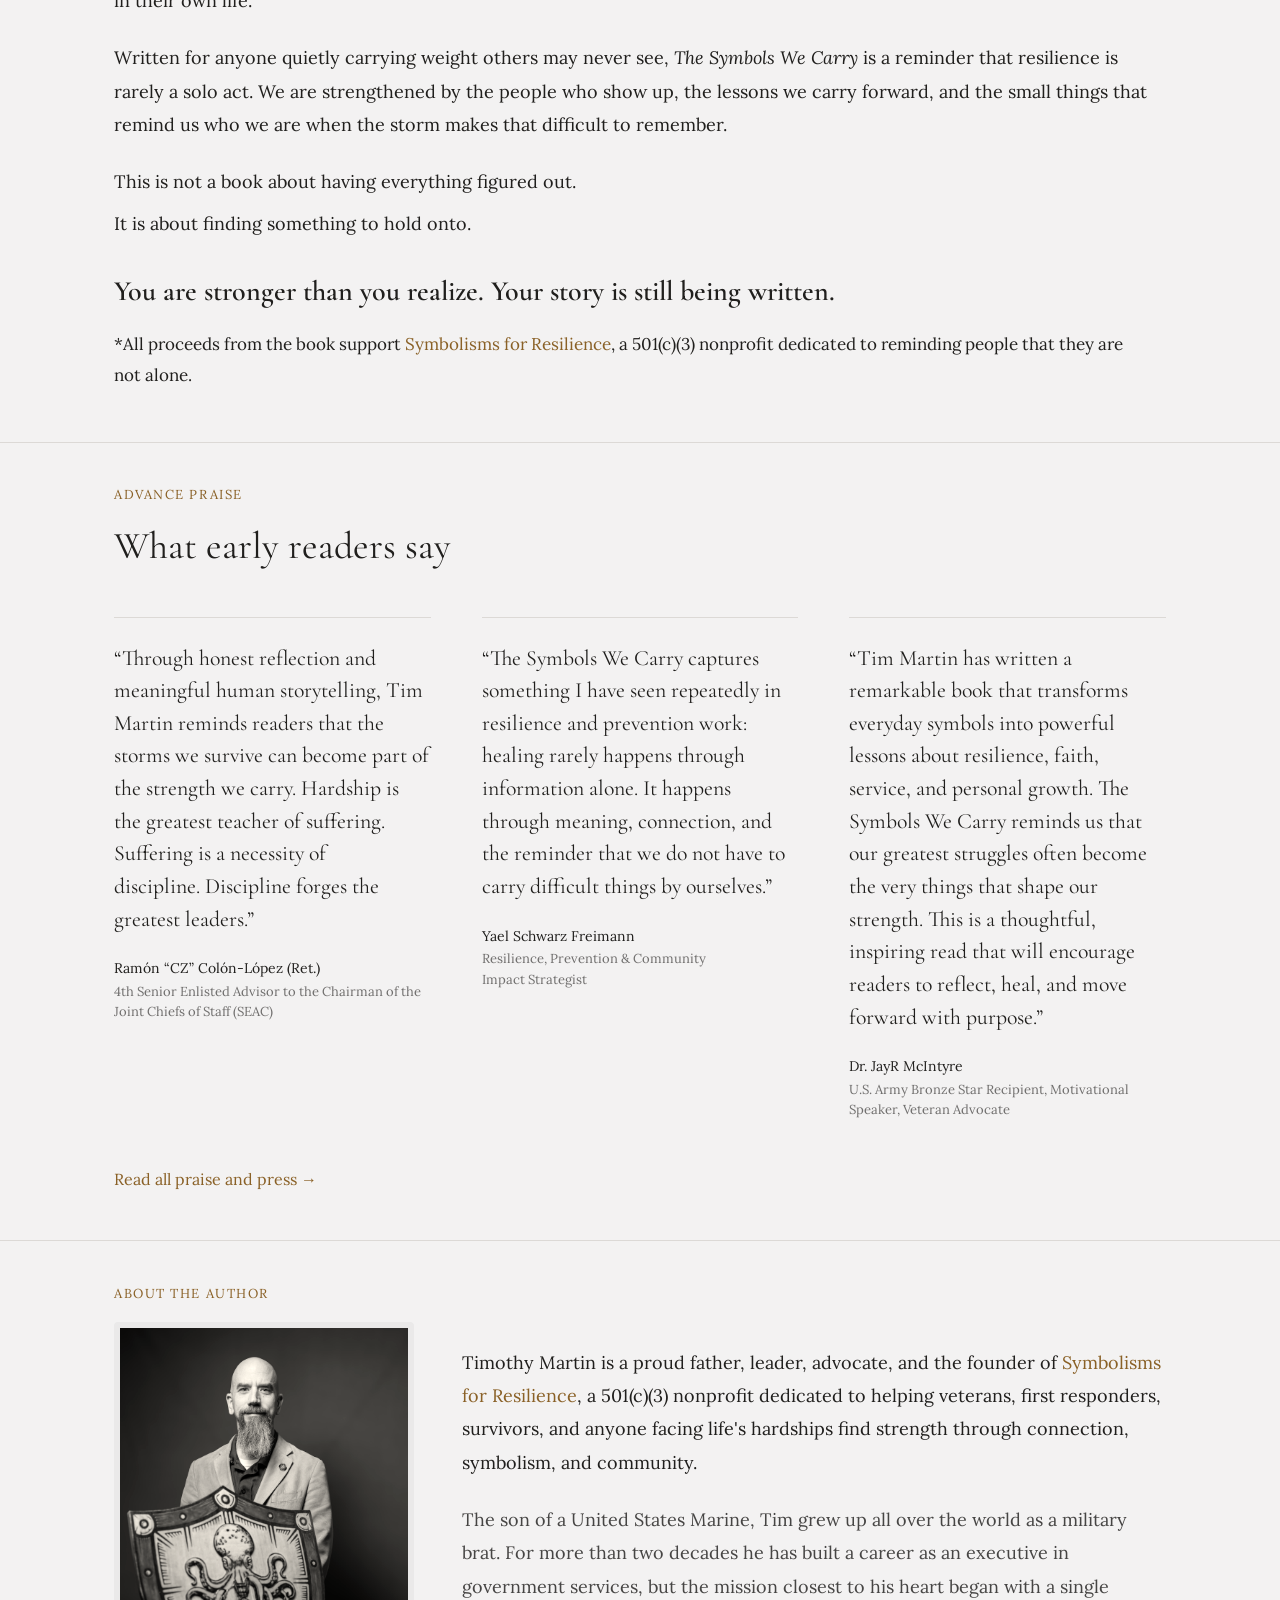
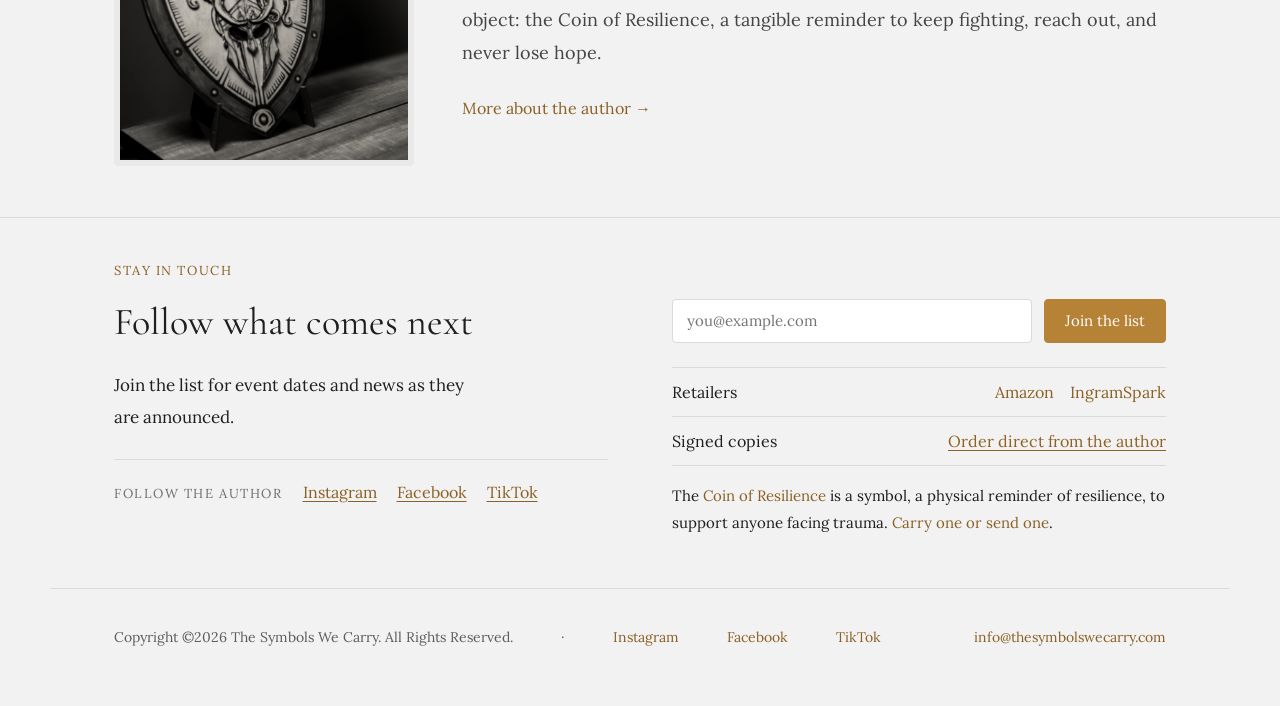
==== commit 7e1d879e: "Add files via upload" ====
--- a/index.html
+++ b/index.html
@@ -115,7 +115,7 @@
         <button class="btn btn-solid" type="submit">Join the list</button>
       </form>
       <div style="margin-top:24px">
-        <div class="row"><span>Retailers</span><span>Coming soon</span></div>
+        <div class="row"><span>Retailers</span><span style="display:flex; gap:16px"><a href="https://a.co/d/0fW2L4y6" target="_blank" rel="noopener">Amazon</a><a href="https://shop.ingramspark.com/b/084?params=sWgUlkAqaoimAmbEagugZnsG5XrsFoRM42qT8nvofQf" target="_blank" rel="noopener">IngramSpark</a></span></div>
         <div class="row"><span>Signed copies</span><a class="buy-link" href="https://www.paypal.com/ncp/payment/7DPWR3V9D6TQW" target="_blank" rel="noopener">Order direct from the author</a></div>
       </div>
       <p class="body" style="font-size:15px; margin-top:16px">The <a href="https://www.symbolisms4resilience.com/coin-for-resilience" target="_blank" rel="noopener">Coin of Resilience</a> is a symbol, a physical reminder of resilience, to support anyone facing trauma. <a href="https://www.symbolisms4resilience.com/shop/" target="_blank" rel="noopener">Carry one or send one</a>.</p>
